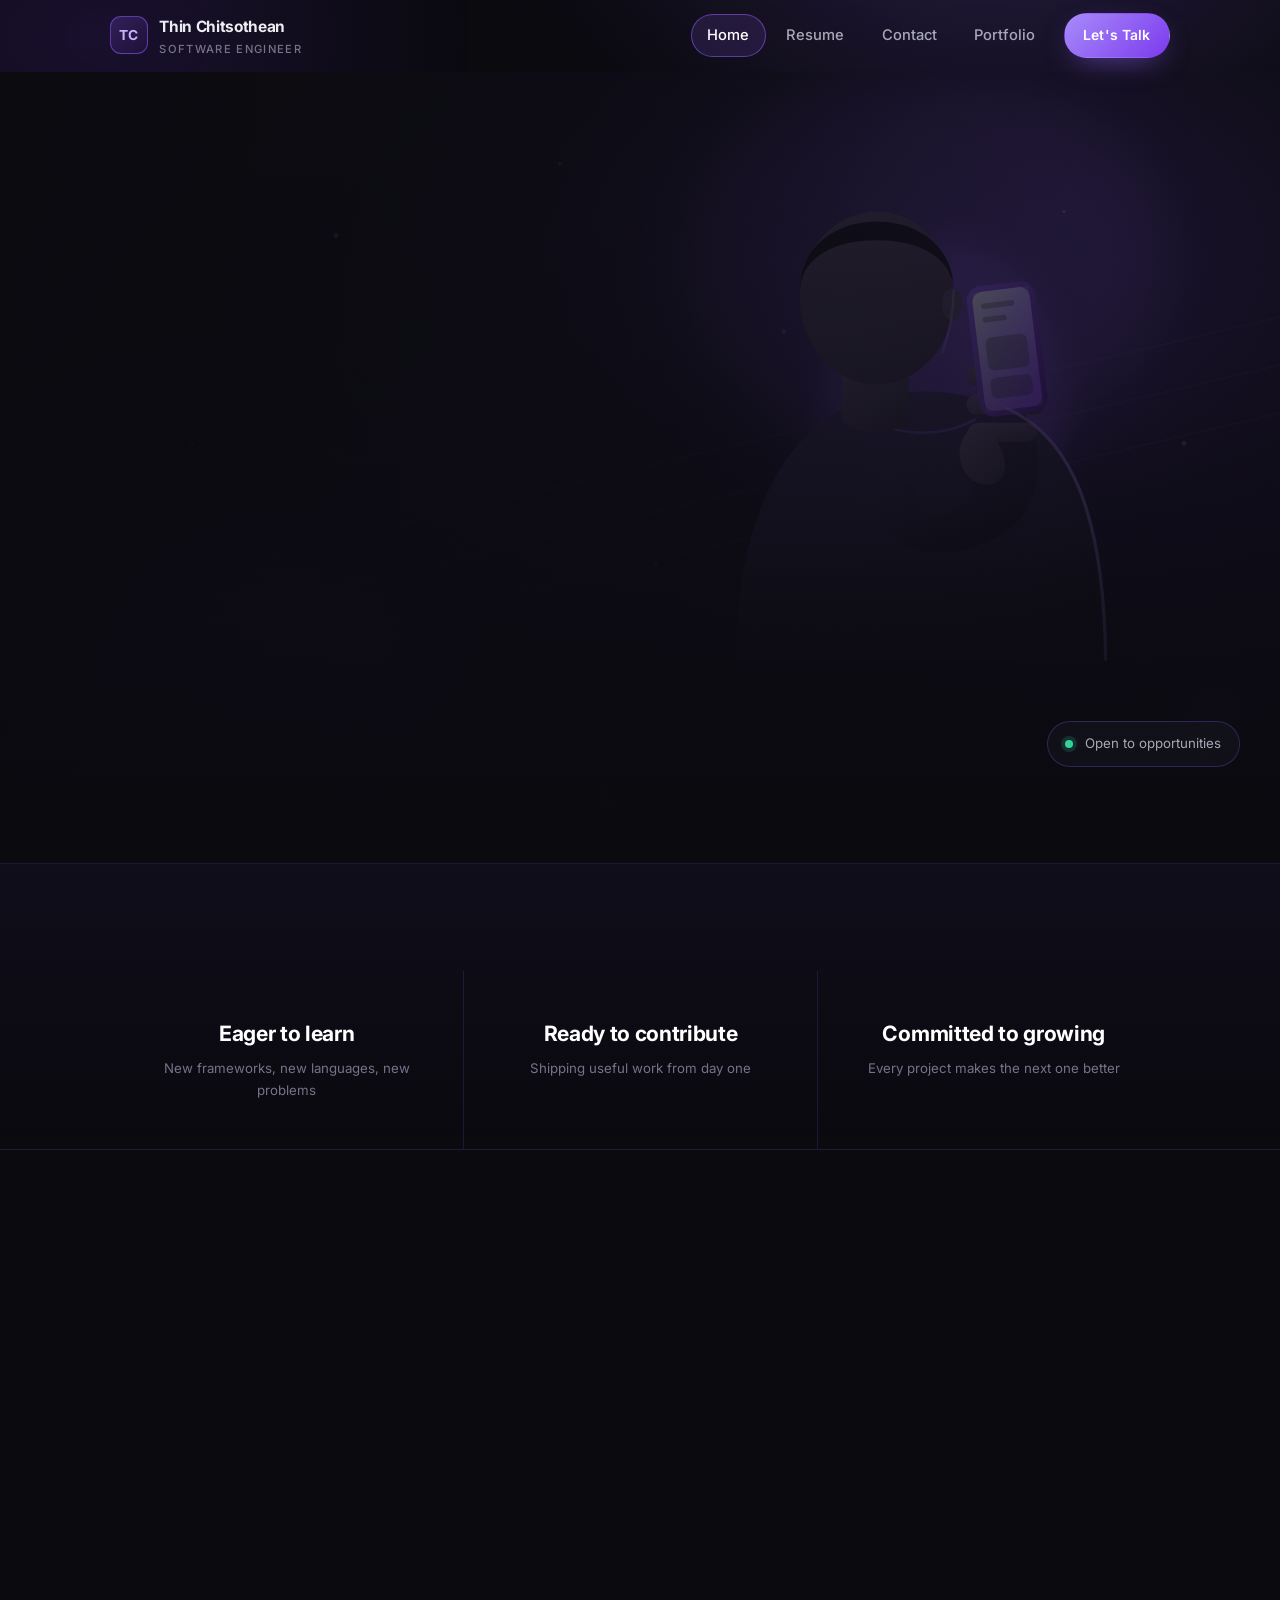
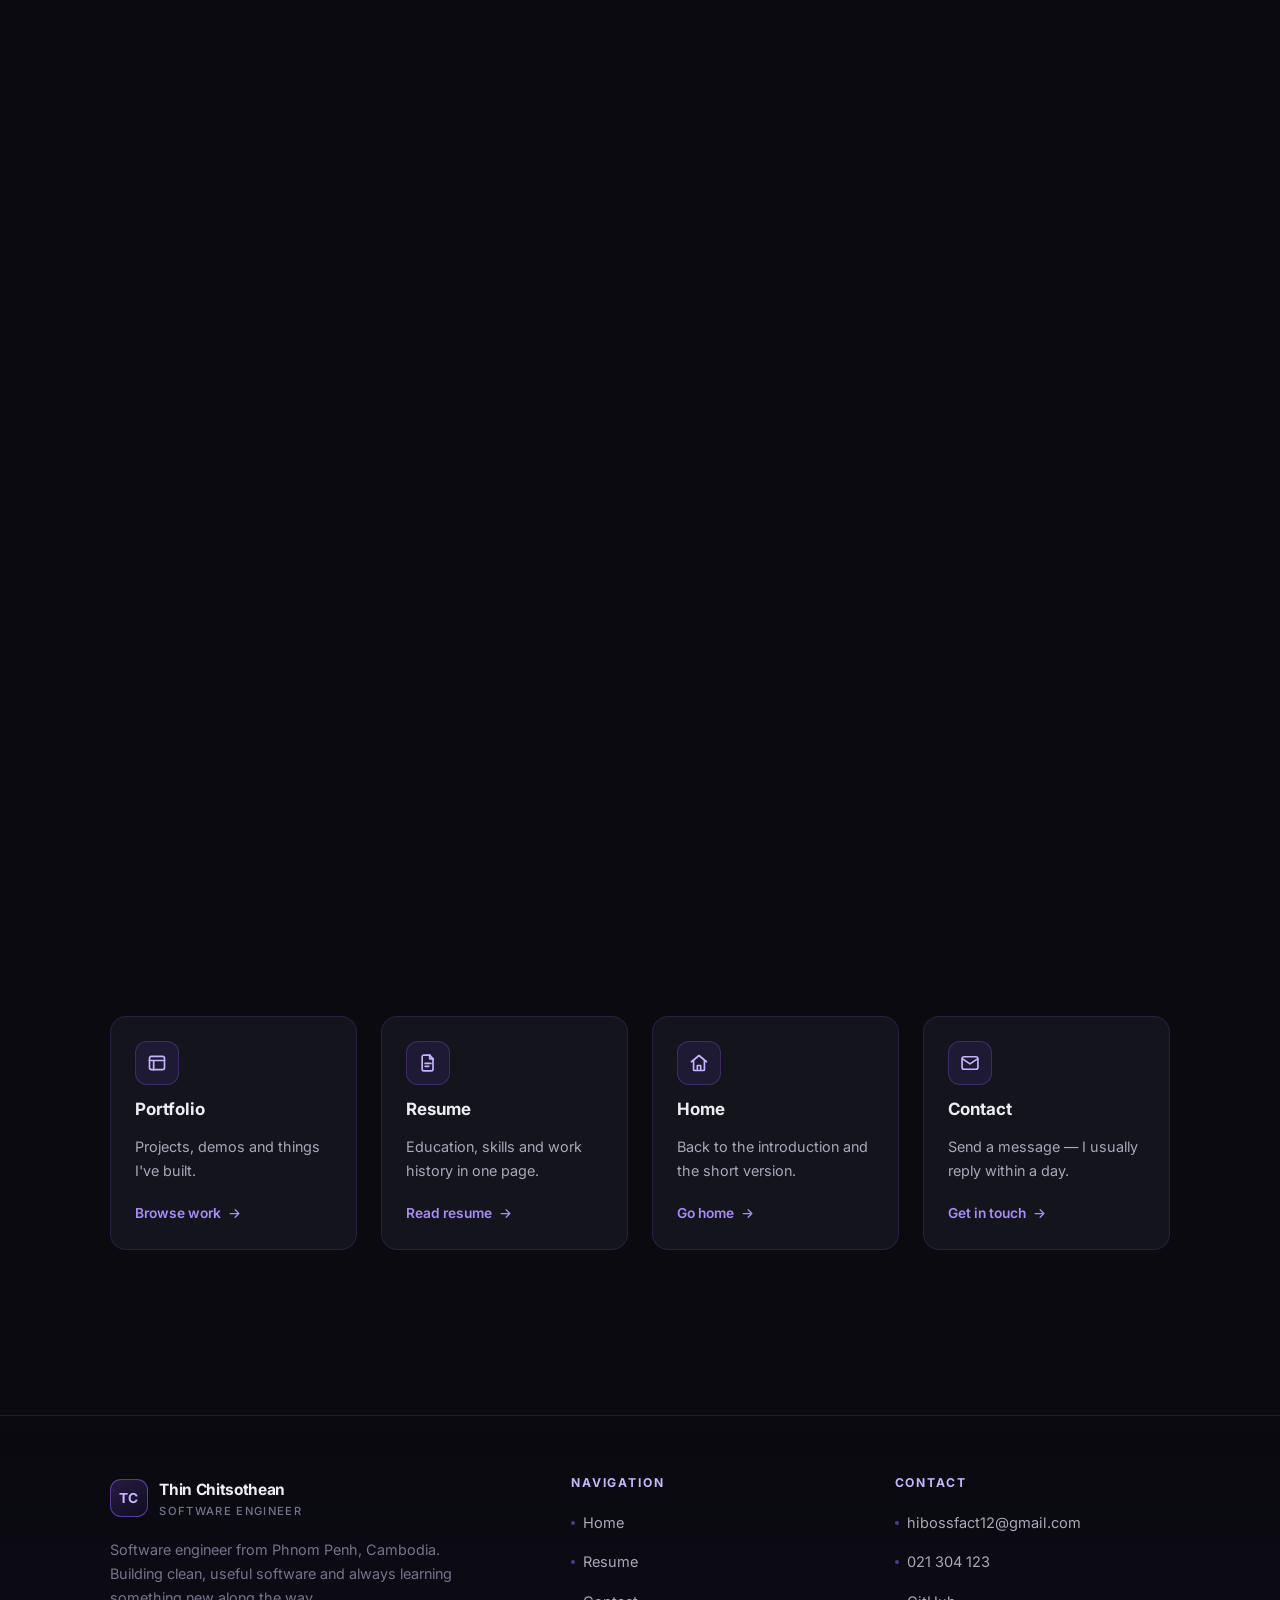
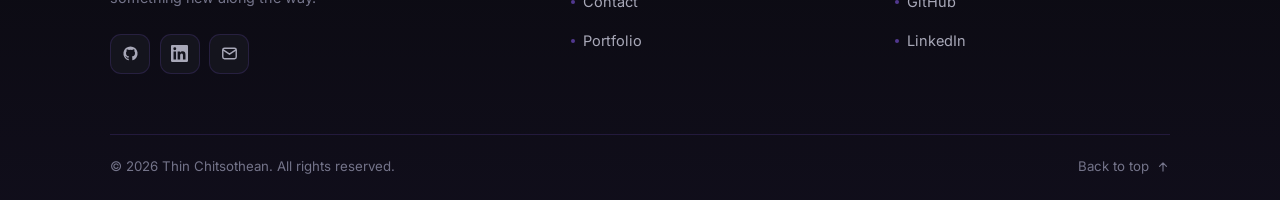
==== index.html @ fe584618 "Personal CV/portfolio site: 4 pages, dark purple theme, Formspree contact form, GitHub Pages deploy" ====
<!DOCTYPE html>
<html lang="en">
<head>
  <meta charset="UTF-8">
  <meta name="viewport" content="width=device-width, initial-scale=1">
  <title>Thin Chitsothean — Software Engineer | Portfolio &amp; CV</title>
  <meta name="description" content="Personal CV and portfolio of Thin Chitsothean, a software engineer from Phnom Penh, Cambodia. Bachelor's in Software Engineering from Limkokwing University, passionate about technology and problem-solving.">
  <meta name="author" content="Thin Chitsothean">
  <meta name="theme-color" content="#0a0a0f">

  <meta property="og:type" content="website">
  <meta property="og:title" content="Thin Chitsothean — Software Engineering">
  <meta property="og:description" content="Software engineer from Phnom Penh, Cambodia. Building innovative solutions with clean, thoughtful code.">
  <meta property="og:image" content="assets/images/hero-phone.svg">

  <link rel="icon" href="assets/images/favicon.svg" type="image/svg+xml">
  <link rel="preconnect" href="https://fonts.googleapis.com">
  <link rel="preconnect" href="https://fonts.gstatic.com" crossorigin>
  <link rel="stylesheet" href="https://fonts.googleapis.com/css2?family=Inter:wght@400;500;600;700;800&display=swap">
  <link rel="stylesheet" href="assets/css/styles.css">
</head>

<body>
  <a class="skip-link" href="#main">Skip to content</a>

  <div class="page">

    <!-- ================= HEADER ================= -->
    <header class="site-header" data-header>
      <div class="container">
        <nav class="nav" aria-label="Main navigation">

          <a class="brand" href="index.html">
            <span class="brand__mark" aria-hidden="true">TC</span>
            <span>
              <span class="brand__name">Thin Chitsothean</span>
              <span class="brand__role">Software Engineer</span>
            </span>
          </a>

          <button class="nav__toggle" type="button"
                  data-nav-toggle aria-expanded="false" aria-controls="nav-menu" aria-label="Open menu">
            <span></span><span></span><span></span>
          </button>

          <div class="nav__menu" id="nav-menu" data-nav-menu>
            <ul class="nav__links">
              <li><a class="nav__link" href="index.html"     aria-current="page">Home</a></li>
              <li><a class="nav__link" href="resume.html">Resume</a></li>
              <li><a class="nav__link" href="contact.html">Contact</a></li>
              <li><a class="nav__link" href="portfolio.html">Portfolio</a></li>
            </ul>
            <a class="btn btn--primary btn--sm nav__cta" href="contact.html">Let's Talk</a>
          </div>

        </nav>
      </div>
    </header>

    <main id="main">

      <!-- ================= HERO ================= -->
      <section class="hero">
        <div class="hero__bg" aria-hidden="true"></div>
        <div class="hero__scrim" aria-hidden="true"></div>

        <div class="container hero__inner">
          <span class="eyebrow" data-reveal>Phnom Penh, Cambodia</span>

          <h1 class="hero__title" data-reveal style="--d:90ms">
            <span class="hero__name">Hi, I'm <strong>Thin Chitsothean</strong></span>
            <span class="grad-text">Software Engineering</span>
          </h1>

          <p class="hero__bio" data-reveal style="--d:180ms">
            I'm a software engineer with a Bachelor's degree in Software Engineering from
            Limkokwing University. I'm passionate about technology and problem-solving, and I
            enjoy turning messy ideas into clean, working software. My goal is to create
            innovative solutions that make a real difference for the people who use them.
          </p>

          <div class="btn-row" data-reveal style="--d:260ms">
            <a class="btn btn--primary" href="portfolio.html">
              View My Work
              <svg class="arrow" viewBox="0 0 24 24" fill="none" stroke="currentColor" stroke-width="2" stroke-linecap="round" stroke-linejoin="round" aria-hidden="true">
                <path d="M5 12h14M13 6l6 6-6 6"/>
              </svg>
            </a>
            <a class="btn btn--ghost" href="resume.html">
              <svg viewBox="0 0 24 24" fill="none" stroke="currentColor" stroke-width="2" stroke-linecap="round" stroke-linejoin="round" aria-hidden="true">
                <path d="M12 3v12m0 0l-4-4m4 4l4-4M4 17v2a2 2 0 002 2h12a2 2 0 002-2v-2"/>
              </svg>
              See My Resume
            </a>
          </div>

          <span class="scroll-hint" data-reveal style="--d:340ms">
            Scroll
            <svg viewBox="0 0 24 24" fill="none" stroke="currentColor" stroke-width="2" stroke-linecap="round" stroke-linejoin="round" aria-hidden="true">
              <path d="M12 5v14m0 0l-6-6m6 6l6-6"/>
            </svg>
          </span>
        </div>

        <p class="hero__badge" aria-hidden="true">
          <i></i> Open to opportunities
        </p>
      </section>

      <!-- ================= TAGLINE ================= -->
      <section class="tagline" aria-label="Personal motto">
        <div class="container">
          <p class="slogan" data-reveal>
            <b>Eager to learn</b><span class="dot">•</span>
            <b>ready to contribute</b><span class="dot">•</span>
            <b>committed to growing</b>
          </p>
        </div>

        <div class="container">
          <div class="tagline__grid" data-reveal-group>
            <div class="tagline__item">
              <span class="tagline__key">Eager to learn</span>
              <span class="tagline__val">New frameworks, new languages, new problems</span>
            </div>
            <div class="tagline__item">
              <span class="tagline__key">Ready to contribute</span>
              <span class="tagline__val">Shipping useful work from day one</span>
            </div>
            <div class="tagline__item">
              <span class="tagline__key">Committed to growing</span>
              <span class="tagline__val">Every project makes the next one better</span>
            </div>
          </div>
        </div>
      </section>

      <!-- ================= ABOUT ME ================= -->
      <section class="section" id="about" aria-labelledby="about-title">
        <div class="container">
          <div class="section-head" data-reveal>
            <span class="eyebrow">About me</span>
            <h2 id="about-title">A developer who enjoys <span class="grad-text">making things work</span></h2>
          </div>

          <div class="about__grid">

            <div class="photo-frame" data-reveal="left">
              <!-- Swap assets/images/profile.svg for a real photo of yourself, e.g. <img src="assets/images/me.jpg" ...> -->
              <img src="assets/images/profile.svg" alt="Portrait of Thin Chitsothean" width="800" height="1000" loading="lazy">
            </div>

            <div data-reveal="right">
              <h3 class="about__name">Thin Chitsothean</h3>
              <p class="about__role">Software Engineer · Phnom Penh, Cambodia</p>

              <p class="lead about__text">
                I came to software engineering because I like the moment a problem finally
                clicks into place. My degree at Limkokwing University gave me a solid
                foundation in programming, databases and system design — the practical skills
                I now use every day.
              </p>
              <p class="lead about__text">
                Day to day I work across the stack: I design the data model, write the API,
                build the interface, and then spend the time that matters on making it fast,
                accessible and maintainable. I care about code that the next person can read,
                and about shipping things that genuinely help someone.
              </p>

              <ul class="skills-inline" aria-label="Core skills">
                <li class="tag tag--stroke">JavaScript / TypeScript</li>
                <li class="tag tag--stroke">Python</li>
                <li class="tag tag--stroke">Java</li>
                <li class="tag tag--stroke">React</li>
                <li class="tag tag--stroke">Node.js</li>
                <li class="tag tag--stroke">MySQL</li>
                <li class="tag tag--stroke">Git</li>
              </ul>

              <!-- Contact details -->
              <ul class="contact-list">
                <li class="contact-list__row">
                  <span class="contact-list__icon" aria-hidden="true">
                    <svg viewBox="0 0 24 24" fill="none" stroke="currentColor" stroke-width="2" stroke-linecap="round" stroke-linejoin="round">
                      <rect x="2.5" y="4.5" width="19" height="15" rx="2.5"/>
                      <path d="M3 7l9 6 9-6"/>
                    </svg>
                  </span>
                  <span>
                    <span class="contact-list__label">Email</span>
                    <a class="contact-list__value" href="mailto:hibossfact12@gmail.com">hibossfact12@gmail.com</a>
                  </span>
                </li>

                <li class="contact-list__row">
                  <span class="contact-list__icon" aria-hidden="true">
                    <svg viewBox="0 0 24 24" fill="none" stroke="currentColor" stroke-width="2" stroke-linecap="round" stroke-linejoin="round">
                      <path d="M21 16.9v2.6a2 2 0 01-2.2 2 19.6 19.6 0 01-8.6-3.1 19.3 19.3 0 01-6-6A19.6 19.6 0 011.1 3.7 2 2 0 013.1 1.5h2.6a2 2 0 012 1.7c.1 1 .4 1.9.7 2.8a2 2 0 01-.5 2.1L6.8 9.3a16 16 0 006 6l1.2-1.1a2 2 0 012.1-.5c.9.3 1.8.6 2.8.7a2 2 0 011.7 2z"/>
                    </svg>
                  </span>
                  <span>
                    <span class="contact-list__label">Phone</span>
                    <a class="contact-list__value" href="tel:+85521304123">021 304 123</a>
                  </span>
                </li>

                <li class="contact-list__row">
                  <span class="contact-list__icon" aria-hidden="true">
                    <svg viewBox="0 0 24 24" fill="currentColor" aria-hidden="true">
                      <path d="M12 2a10 10 0 00-3.16 19.49c.5.09.68-.22.68-.48v-1.7c-2.78.6-3.37-1.34-3.37-1.34-.45-1.16-1.11-1.47-1.11-1.47-.91-.62.07-.61.07-.61 1 .07 1.53 1.03 1.53 1.03.9 1.53 2.36 1.09 2.94.83.09-.65.35-1.09.63-1.34-2.22-.25-4.56-1.11-4.56-4.94 0-1.09.39-1.98 1.03-2.68-.1-.25-.45-1.27.1-2.64 0 0 .84-.27 2.75 1.02a9.5 9.5 0 015 0c1.91-1.29 2.75-1.02 2.75-1.02.55 1.37.2 2.39.1 2.64.64.7 1.03 1.59 1.03 2.68 0 3.84-2.34 4.68-4.57 4.93.36.31.68.92.68 1.85v2.74c0 .27.18.58.69.48A10 10 0 0012 2z"/>
                    </svg>
                  </span>
                  <span>
                    <span class="contact-list__label">GitHub</span>
                    <a class="contact-list__value" href="https://github.com/thinchitsothean" target="_blank" rel="noopener noreferrer">github.com/thinchitsothean</a>
                  </span>
                </li>

                <li class="contact-list__row">
                  <span class="contact-list__icon" aria-hidden="true">
                    <svg viewBox="0 0 24 24" fill="currentColor" aria-hidden="true">
                      <path d="M20.45 20.45h-3.55v-5.57c0-1.33-.03-3.04-1.85-3.04-1.86 0-2.14 1.45-2.14 2.94v5.67H9.36V9h3.41v1.56h.05a3.74 3.74 0 013.37-1.85c3.6 0 4.27 2.37 4.27 5.46v6.28zM5.34 7.43a2.07 2.07 0 110-4.14 2.07 2.07 0 010 4.14zM7.12 20.45H3.56V9h3.56v11.45zM22.22 0H1.77C.79 0 0 .77 0 1.73v20.54C0 23.23.79 24 1.77 24h20.45c.98 0 1.78-.77 1.78-1.73V1.73C24 .77 23.2 0 22.22 0z"/>
                    </svg>
                  </span>
                  <span>
                    <span class="contact-list__label">LinkedIn</span>
                    <a class="contact-list__value" href="https://www.linkedin.com/in/thin-chitsothean" target="_blank" rel="noopener noreferrer">Thin Chitsothean</a>
                  </span>
                </li>
              </ul>
            </div>

          </div>
        </div>
      </section>

      <!-- ================= CONNECT WITH ME ================= -->
      <section class="section section--tight" id="connect" aria-labelledby="connect-title">
        <div class="container">
          <div class="section-head section-head--center" data-reveal>
            <span class="eyebrow">Connect with me</span>
            <h2 id="connect-title">Find me around here</h2>
            <p class="lead">Four ways to get in touch, see what I've built, or read the full story.</p>
          </div>

          <div class="grid grid--4" data-reveal-group>
            <a class="card" href="portfolio.html">
              <span class="card__icon" aria-hidden="true">
                <svg viewBox="0 0 24 24" fill="none" stroke="currentColor" stroke-width="2" stroke-linecap="round" stroke-linejoin="round">
                  <rect x="3" y="4" width="18" height="16" rx="2.5"/>
                  <path d="M3 9h18M8 20V9"/>
                </svg>
              </span>
              <span class="card__title">Portfolio</span>
              <span class="card__text">Projects, demos and things I've built.</span>
              <span class="card__go">
                Browse work
                <svg viewBox="0 0 24 24" fill="none" stroke="currentColor" stroke-width="2" stroke-linecap="round" stroke-linejoin="round" aria-hidden="true">
                  <path d="M5 12h14M13 6l6 6-6 6"/>
                </svg>
              </span>
            </a>

            <a class="card" href="resume.html">
              <span class="card__icon" aria-hidden="true">
                <svg viewBox="0 0 24 24" fill="none" stroke="currentColor" stroke-width="2" stroke-linecap="round" stroke-linejoin="round">
                  <path d="M14 2.5H7.5A2 2 0 005 4.5v15a2 2 0 002 2h9a2 2 0 002-2V7z"/>
                  <path d="M14 2.5V7h4.5M8.5 12.5h7M8.5 16h4.5"/>
                </svg>
              </span>
              <span class="card__title">Resume</span>
              <span class="card__text">Education, skills and work history in one page.</span>
              <span class="card__go">
                Read resume
                <svg viewBox="0 0 24 24" fill="none" stroke="currentColor" stroke-width="2" stroke-linecap="round" stroke-linejoin="round" aria-hidden="true">
                  <path d="M5 12h14M13 6l6 6-6 6"/>
                </svg>
              </span>
            </a>

            <a class="card" href="index.html">
              <span class="card__icon" aria-hidden="true">
                <svg viewBox="0 0 24 24" fill="none" stroke="currentColor" stroke-width="2" stroke-linecap="round" stroke-linejoin="round">
                  <path d="M3 10.5L12 3l9 7.5"/>
                  <path d="M5.5 9.5V20a1 1 0 001 1h11a1 1 0 001-1V9.5M10 21v-6h4v6"/>
                </svg>
              </span>
              <span class="card__title">Home</span>
              <span class="card__text">Back to the introduction and the short version.</span>
              <span class="card__go">
                Go home
                <svg viewBox="0 0 24 24" fill="none" stroke="currentColor" stroke-width="2" stroke-linecap="round" stroke-linejoin="round" aria-hidden="true">
                  <path d="M5 12h14M13 6l6 6-6 6"/>
                </svg>
              </span>
            </a>

            <a class="card" href="contact.html">
              <span class="card__icon" aria-hidden="true">
                <svg viewBox="0 0 24 24" fill="none" stroke="currentColor" stroke-width="2" stroke-linecap="round" stroke-linejoin="round">
                  <rect x="2.5" y="4.5" width="19" height="15" rx="2.5"/>
                  <path d="M3 7l9 6 9-6"/>
                </svg>
              </span>
              <span class="card__title">Contact</span>
              <span class="card__text">Send a message — I usually reply within a day.</span>
              <span class="card__go">
                Get in touch
                <svg viewBox="0 0 24 24" fill="none" stroke="currentColor" stroke-width="2" stroke-linecap="round" stroke-linejoin="round" aria-hidden="true">
                  <path d="M5 12h14M13 6l6 6-6 6"/>
                </svg>
              </span>
            </a>
          </div>
        </div>
      </section>

    </main>

    <!-- ================= FOOTER ================= -->
    <footer class="site-footer">
      <div class="container">
        <div class="footer__grid">

          <div class="footer__about">
            <a class="brand" href="index.html">
              <span class="brand__mark" aria-hidden="true">TC</span>
              <span>
                <span class="brand__name">Thin Chitsothean</span>
                <span class="brand__role">Software Engineer</span>
              </span>
            </a>
            <p style="margin-top:1.1rem">
              Software engineer from Phnom Penh, Cambodia. Building clean, useful software
              and always learning something new along the way.
            </p>
            <div class="socials">
              <a class="social" href="https://github.com/thinchitsothean" target="_blank" rel="noopener noreferrer" aria-label="GitHub">
                <svg viewBox="0 0 24 24" fill="currentColor" aria-hidden="true">
                  <path d="M12 2a10 10 0 00-3.16 19.49c.5.09.68-.22.68-.48v-1.7c-2.78.6-3.37-1.34-3.37-1.34-.45-1.16-1.11-1.47-1.11-1.47-.91-.62.07-.61.07-.61 1 .07 1.53 1.03 1.53 1.03.9 1.53 2.36 1.09 2.94.83.09-.65.35-1.09.63-1.34-2.22-.25-4.56-1.11-4.56-4.94 0-1.09.39-1.98 1.03-2.68-.1-.25-.45-1.27.1-2.64 0 0 .84-.27 2.75 1.02a9.5 9.5 0 015 0c1.91-1.29 2.75-1.02 2.75-1.02.55 1.37.2 2.39.1 2.64.64.7 1.03 1.59 1.03 2.68 0 3.84-2.34 4.68-4.57 4.93.36.31.68.92.68 1.85v2.74c0 .27.18.58.69.48A10 10 0 0012 2z"/>
                </svg>
              </a>
              <a class="social" href="https://www.linkedin.com/in/thin-chitsothean" target="_blank" rel="noopener noreferrer" aria-label="LinkedIn">
                <svg viewBox="0 0 24 24" fill="currentColor" aria-hidden="true">
                  <path d="M20.45 20.45h-3.55v-5.57c0-1.33-.03-3.04-1.85-3.04-1.86 0-2.14 1.45-2.14 2.94v5.67H9.36V9h3.41v1.56h.05a3.74 3.74 0 013.37-1.85c3.6 0 4.27 2.37 4.27 5.46v6.28zM5.34 7.43a2.07 2.07 0 110-4.14 2.07 2.07 0 010 4.14zM7.12 20.45H3.56V9h3.56v11.45zM22.22 0H1.77C.79 0 0 .77 0 1.73v20.54C0 23.23.79 24 1.77 24h20.45c.98 0 1.78-.77 1.78-1.73V1.73C24 .77 23.2 0 22.22 0z"/>
                </svg>
              </a>
              <a class="social" href="mailto:hibossfact12@gmail.com" aria-label="Email">
                <svg viewBox="0 0 24 24" fill="none" stroke="currentColor" stroke-width="2" stroke-linecap="round" stroke-linejoin="round" aria-hidden="true">
                  <rect x="2.5" y="4.5" width="19" height="15" rx="2.5"/>
                  <path d="M3 7l9 6 9-6"/>
                </svg>
              </a>
            </div>
          </div>

          <nav class="footer__col" aria-label="Footer navigation">
            <h3>Navigation</h3>
            <ul class="footer__links">
              <li><a href="index.html">Home</a></li>
              <li><a href="resume.html">Resume</a></li>
              <li><a href="contact.html">Contact</a></li>
              <li><a href="portfolio.html">Portfolio</a></li>
            </ul>
          </nav>

          <div class="footer__col">
            <h3>Contact</h3>
            <ul class="footer__links">
              <li><a href="mailto:hibossfact12@gmail.com">hibossfact12@gmail.com</a></li>
              <li><a href="tel:+85521304123">021 304 123</a></li>
              <li><a href="https://github.com/thinchitsothean" target="_blank" rel="noopener noreferrer">GitHub</a></li>
              <li><a href="https://www.linkedin.com/in/thin-chitsothean" target="_blank" rel="noopener noreferrer">LinkedIn</a></li>
            </ul>
          </div>

        </div>

        <div class="footer__bar">
          <p>&copy; <span data-year>2026</span> Thin Chitsothean. All rights reserved.</p>
          <a class="to-top" href="#main">
            Back to top
            <svg viewBox="0 0 24 24" fill="none" stroke="currentColor" stroke-width="2" stroke-linecap="round" stroke-linejoin="round" aria-hidden="true">
              <path d="M12 19V5m0 0l-6 6m6-6l6 6"/>
            </svg>
          </a>
        </div>
      </div>
    </footer>

  </div>

  <script src="assets/js/main.js" defer></script>
</body>
</html>
---- assets/css/styles.css ----
/* ==========================================================================
   Thin Chitsothean — Personal CV / Portfolio
   Dark + purple theme, purple strokes, clean sans-serif, scroll reveals.
   ========================================================================== */

/* --------------------------------------------------------------------------
   1. Design tokens
   -------------------------------------------------------------------------- */
:root {
  /* Surfaces (dark + neutral) */
  --bg:            #0a0a0f;
  --bg-soft:       #0f0f16;
  --surface:       #14141d;
  --surface-2:     #1a1a25;
  --surface-3:     #22222f;

  /* Purple */
  --purple-300:    #c4b5fd;
  --purple-400:    #a78bfa;
  --purple-500:    #8b5cf6;
  --purple-600:    #7c3aed;
  --purple-700:    #6d28d9;
  --purple-900:    #3b1d78;

  /* Text */
  --text:          #ececf1;
  --text-soft:     #a8a8b8;
  --text-dim:      #74748a;

  /* Purple strokes / borders */
  --stroke:        rgba(139, 92, 246, 0.28);
  --stroke-soft:   rgba(139, 92, 246, 0.16);
  --stroke-strong: rgba(139, 92, 246, 0.55);

  --grad-purple:   linear-gradient(135deg, var(--purple-400), var(--purple-600));
  --grad-text:     linear-gradient(120deg, #ffffff 10%, var(--purple-300) 55%, var(--purple-500) 95%);

  /* Layout */
  --maxw:          1140px;
  --gutter:        clamp(1.15rem, 4vw, 2.5rem);
  --radius:        16px;
  --radius-sm:     10px;
  --radius-lg:     24px;

  /* Motion */
  --ease:          cubic-bezier(0.22, 1, 0.36, 1);
  --t-fast:        0.22s;
  --t:             0.4s;

  /* Runtime-set hooks (overridden inline or by main.js) */
  --d:             0ms;    /* staggered reveal delay */
  --mx:            50%;    /* pointer-tracked card glow, X */
  --my:            0%;     /* pointer-tracked card glow, Y */

  /* Header height offset for anchors */
  --header-h:      72px;

  --font: "Inter", "Segoe UI", system-ui, -apple-system, "Helvetica Neue",
          Arial, "Noto Sans", sans-serif;
}

/* --------------------------------------------------------------------------
   2. Reset & base
   -------------------------------------------------------------------------- */
*,
*::before,
*::after { box-sizing: border-box; }

* { margin: 0; }

html {
  scroll-behavior: smooth;
  scroll-padding-top: calc(var(--header-h) + 16px);
  -webkit-text-size-adjust: 100%;
}

body {
  font-family: var(--font);
  background: var(--bg);
  color: var(--text);
  line-height: 1.65;
  font-size: 1rem;
  -webkit-font-smoothing: antialiased;
  -moz-osx-font-smoothing: grayscale;
  overflow-x: hidden;
}

/* Ambient purple glow anchored to the top of the page */
body::before {
  content: "";
  position: fixed;
  inset: 0;
  pointer-events: none;
  z-index: 0;
  background:
    radial-gradient(760px 460px at 78% -8%,  rgba(139, 92, 246, 0.20), transparent 62%),
    radial-gradient(620px 420px at 8% 4%,    rgba(124, 58, 237, 0.14), transparent 60%);
}

/* Faint grid texture */
body::after {
  content: "";
  position: fixed;
  inset: 0;
  z-index: 0;
  pointer-events: none;
  opacity: 0.35;
  background-image:
    linear-gradient(rgba(139, 92, 246, 0.055) 1px, transparent 1px),
    linear-gradient(90deg, rgba(139, 92, 246, 0.055) 1px, transparent 1px);
  background-size: 64px 64px;
  mask-image: radial-gradient(ellipse 90% 60% at 50% 0%, #000 20%, transparent 78%);
  -webkit-mask-image: radial-gradient(ellipse 90% 60% at 50% 0%, #000 20%, transparent 78%);
}

img, svg, video { display: block; max-width: 100%; }
img { height: auto; }

a { color: var(--purple-400); text-decoration: none; }
a:hover { color: var(--purple-300); }

:focus-visible {
  outline: 2px solid var(--purple-400);
  outline-offset: 3px;
  border-radius: 4px;
}

::selection { background: var(--purple-600); color: #fff; }

/* Scrollbar */
::-webkit-scrollbar { width: 11px; height: 11px; }
::-webkit-scrollbar-track { background: var(--bg-soft); }
::-webkit-scrollbar-thumb {
  background: var(--surface-3);
  border: 2px solid var(--bg-soft);
  border-radius: 99px;
}
::-webkit-scrollbar-thumb:hover { background: var(--purple-700); }

/* --------------------------------------------------------------------------
   3. Typography
   -------------------------------------------------------------------------- */
h1, h2, h3, h4 {
  line-height: 1.18;
  letter-spacing: -0.022em;
  font-weight: 700;
  text-wrap: balance;
}

h1 { font-size: clamp(2.4rem, 6.2vw, 4.25rem); }
h2 { font-size: clamp(1.75rem, 3.6vw, 2.6rem); }
h3 { font-size: clamp(1.15rem, 2vw, 1.4rem); }

p { text-wrap: pretty; }

.grad-text {
  background: var(--grad-text);
  -webkit-background-clip: text;
  background-clip: text;
  color: transparent;
}

.lead {
  font-size: clamp(1.02rem, 1.6vw, 1.16rem);
  color: var(--text-soft);
  max-width: 62ch;
}

.muted { color: var(--text-dim); }

/* --------------------------------------------------------------------------
   4. Layout primitives
   -------------------------------------------------------------------------- */
.page { position: relative; z-index: 1; }

.container {
  width: 100%;
  max-width: var(--maxw);
  margin-inline: auto;
  padding-inline: var(--gutter);
}

.section { padding: clamp(4.25rem, 9vw, 7.5rem) 0; }

.section--tight { padding: clamp(3rem, 6vw, 5rem) 0; }

.section-head {
  display: flex;
  flex-direction: column;
  gap: 0.9rem;
  margin-bottom: clamp(2.25rem, 4.5vw, 3.5rem);
  max-width: 68ch;
}

.section-head--center {
  align-items: center;
  text-align: center;
  margin-inline: auto;
}

.eyebrow {
  display: inline-flex;
  align-items: center;
  gap: 0.55rem;
  align-self: flex-start;
  padding: 0.34rem 0.85rem;
  border: 1px solid var(--stroke);
  border-radius: 99px;
  background: rgba(139, 92, 246, 0.07);
  color: var(--purple-300);
  font-size: 0.735rem;
  font-weight: 600;
  letter-spacing: 0.14em;
  text-transform: uppercase;
}

.section-head--center .eyebrow { align-self: center; }

.eyebrow::before {
  content: "";
  width: 6px;
  height: 6px;
  border-radius: 50%;
  background: var(--purple-400);
  box-shadow: 0 0 0 3px rgba(139, 92, 246, 0.2);
}

.rule {
  height: 1px;
  border: 0;
  background: linear-gradient(90deg, transparent, var(--stroke-strong), transparent);
}

/* --------------------------------------------------------------------------
   5. Buttons
   -------------------------------------------------------------------------- */
.btn {
  --btn-bg: transparent;
  display: inline-flex;
  align-items: center;
  justify-content: center;
  gap: 0.6rem;
  padding: 0.82rem 1.6rem;
  border: 1px solid var(--stroke-strong);
  border-radius: 99px;
  background: var(--btn-bg);
  color: var(--text);
  font: inherit;
  font-size: 0.945rem;
  font-weight: 600;
  letter-spacing: 0.01em;
  cursor: pointer;
  white-space: nowrap;
  transition: transform var(--t-fast) var(--ease),
              box-shadow var(--t) var(--ease),
              background-color var(--t) var(--ease),
              border-color var(--t) var(--ease),
              color var(--t) var(--ease);
}

.btn svg { width: 1.05em; height: 1.05em; flex: none; }

.btn--primary {
  background: var(--grad-purple);
  border-color: transparent;
  color: #fff;
  box-shadow: 0 10px 30px -12px rgba(139, 92, 246, 0.75);
}

.btn--primary:hover {
  color: #fff;
  transform: translateY(-2px);
  box-shadow: 0 18px 40px -14px rgba(139, 92, 246, 0.9);
}

.btn--ghost { color: var(--text); }

.btn--ghost:hover {
  color: #fff;
  border-color: var(--purple-400);
  background: rgba(139, 92, 246, 0.12);
  transform: translateY(-2px);
}

.btn--sm { padding: 0.6rem 1.15rem; font-size: 0.87rem; }

.btn:active { transform: translateY(0); }

.btn-row {
  display: flex;
  flex-wrap: wrap;
  gap: 0.85rem;
  align-items: center;
}

/* Arrow nudge on hover */
.btn .arrow { transition: transform var(--t) var(--ease); }
.btn:hover .arrow { transform: translateX(4px); }

/* --------------------------------------------------------------------------
   6. Header / navigation
   -------------------------------------------------------------------------- */
.site-header {
  position: sticky;
  top: 0;
  z-index: 100;
  height: var(--header-h);
  display: flex;
  align-items: center;
  border-bottom: 1px solid transparent;
  transition: background-color var(--t) var(--ease),
              border-color var(--t) var(--ease),
              box-shadow var(--t) var(--ease);
}

.site-header.is-stuck {
  background: rgba(10, 10, 15, 0.82);
  backdrop-filter: blur(14px) saturate(140%);
  -webkit-backdrop-filter: blur(14px) saturate(140%);
  border-bottom-color: var(--stroke-soft);
  box-shadow: 0 12px 40px -24px rgba(0, 0, 0, 0.9);
}

.nav {
  display: flex;
  align-items: center;
  justify-content: space-between;
  gap: 1.5rem;
  width: 100%;
}

/* Brand */
.brand {
  display: inline-flex;
  align-items: center;
  gap: 0.7rem;
  color: var(--text);
  font-weight: 700;
  letter-spacing: -0.02em;
  flex: none;
}

.brand:hover { color: #fff; }

.brand__mark {
  display: grid;
  place-items: center;
  width: 38px;
  height: 38px;
  border-radius: 11px;
  border: 1px solid var(--stroke-strong);
  background: linear-gradient(145deg, rgba(139, 92, 246, 0.22), rgba(109, 40, 217, 0.08));
  color: var(--purple-300);
  font-size: 0.86rem;
  font-weight: 700;
  letter-spacing: 0.04em;
  transition: border-color var(--t) var(--ease), transform var(--t) var(--ease);
}

.brand:hover .brand__mark {
  border-color: var(--purple-400);
  transform: rotate(-6deg);
}

.brand__name { font-size: 0.97rem; }
.brand__role {
  display: block;
  font-size: 0.7rem;
  font-weight: 500;
  letter-spacing: 0.12em;
  text-transform: uppercase;
  color: var(--text-dim);
}

/* Menu wrapper: row on desktop, fixed panel on mobile */
.nav__menu {
  display: flex;
  align-items: center;
  gap: 0.3rem;
}

/* Links */
.nav__links {
  display: flex;
  align-items: center;
  gap: 0.3rem;
  list-style: none;
  padding: 0;
}

.nav__link {
  position: relative;
  display: block;
  padding: 0.5rem 0.95rem;
  border: 1px solid transparent;
  border-radius: 99px;
  color: var(--text-soft);
  font-size: 0.92rem;
  font-weight: 500;
  transition: color var(--t-fast) var(--ease),
              border-color var(--t-fast) var(--ease),
              background-color var(--t-fast) var(--ease);
}

.nav__link:hover {
  color: #fff;
  border-color: var(--stroke);
  background: rgba(139, 92, 246, 0.1);
}

.nav__link[aria-current="page"] {
  color: #fff;
  border-color: var(--stroke-strong);
  background: rgba(139, 92, 246, 0.14);
}

.nav__cta { margin-left: 0.5rem; }

/* Hamburger */
.nav__toggle {
  display: none;
  width: 42px;
  height: 42px;
  padding: 0;
  border: 1px solid var(--stroke);
  border-radius: 11px;
  background: var(--surface);
  color: var(--text);
  cursor: pointer;
  place-items: center;
  transition: border-color var(--t-fast) var(--ease), background-color var(--t-fast) var(--ease);
}

.nav__toggle:hover { border-color: var(--stroke-strong); background: var(--surface-2); }

.nav__toggle span {
  display: block;
  width: 17px;
  height: 1.5px;
  background: currentColor;
  border-radius: 2px;
  transition: transform var(--t) var(--ease), opacity var(--t-fast) var(--ease);
}

.nav__toggle span + span { margin-top: 4.5px; }

.nav__toggle[aria-expanded="true"] span:nth-child(1) { transform: translateY(6px) rotate(45deg); }
.nav__toggle[aria-expanded="true"] span:nth-child(2) { opacity: 0; }
.nav__toggle[aria-expanded="true"] span:nth-child(3) { transform: translateY(-6px) rotate(-45deg); }

/* --------------------------------------------------------------------------
   7. Hero
   -------------------------------------------------------------------------- */
.hero {
  position: relative;
  isolation: isolate;
  min-height: clamp(560px, 88vh, 860px);
  display: flex;
  align-items: flex-end;
  overflow: hidden;
  border-bottom: 1px solid var(--stroke-soft);
}

.hero__bg {
  position: absolute;
  inset: 0;
  z-index: -2;
  background: var(--bg-soft) url("../images/hero-phone.svg") center / cover no-repeat;
  animation: heroDrift 26s var(--ease) infinite alternate;
}

@keyframes heroDrift {
  from { transform: scale(1.04) translate3d(0, 0, 0); }
  to   { transform: scale(1.11) translate3d(-1.4%, -1.6%, 0); }
}

/* Dark scrim keeps text legible over the photo */
.hero__scrim {
  position: absolute;
  inset: 0;
  z-index: -1;
  background:
    linear-gradient(to top, var(--bg) 4%, rgba(10, 10, 15, 0.72) 46%, rgba(10, 10, 15, 0.55) 100%),
    linear-gradient(105deg, rgba(10, 10, 15, 0.9) 0%, rgba(10, 10, 15, 0.45) 55%, transparent 78%);
}

.hero__inner {
  position: relative;
  width: 100%;
  padding-block: clamp(3.5rem, 8vw, 6rem);
}

.hero__title {
  margin: 1.15rem 0 0;
  max-width: 18ch;
}

.hero__name {
  display: block;
  font-size: clamp(1.05rem, 2.4vw, 1.45rem);
  font-weight: 600;
  letter-spacing: -0.01em;
  color: var(--text-soft);
  margin-bottom: 0.15rem;
}

.hero__name strong { color: #fff; font-weight: 700; }

.hero__bio {
  margin-block: 1.4rem 2rem;
  max-width: 56ch;
  font-size: clamp(0.98rem, 1.5vw, 1.09rem);
  color: var(--text-soft);
}

.hero__badge {
  position: absolute;
  right: var(--gutter);
  bottom: clamp(3.5rem, 8vw, 6rem);
  display: flex;
  align-items: center;
  gap: 0.75rem;
  padding: 0.7rem 1.1rem;
  border: 1px solid var(--stroke);
  border-radius: 99px;
  background: rgba(20, 20, 29, 0.72);
  backdrop-filter: blur(10px);
  -webkit-backdrop-filter: blur(10px);
  font-size: 0.83rem;
  color: var(--text-soft);
  animation: floaty 7s ease-in-out infinite;
}

.hero__badge i {
  width: 8px;
  height: 8px;
  border-radius: 50%;
  background: #34d399;
  box-shadow: 0 0 0 4px rgba(52, 211, 153, 0.16);
  animation: pulse 2.4s ease-in-out infinite;
}

@keyframes floaty {
  0%, 100% { transform: translateY(0); }
  50%      { transform: translateY(-9px); }
}

@keyframes pulse {
  0%, 100% { box-shadow: 0 0 0 3px rgba(52, 211, 153, 0.16); }
  50%      { box-shadow: 0 0 0 7px rgba(52, 211, 153, 0.05); }
}

.scroll-hint {
  display: inline-flex;
  align-items: center;
  gap: 0.5rem;
  margin-top: 2.75rem;
  color: var(--text-dim);
  font-size: 0.78rem;
  letter-spacing: 0.16em;
  text-transform: uppercase;
}

.scroll-hint svg {
  width: 15px;
  height: 15px;
  animation: nudge 2.2s var(--ease) infinite;
}

@keyframes nudge {
  0%, 100% { transform: translateY(0); opacity: 0.6; }
  50%      { transform: translateY(5px); opacity: 1; }
}

/* --------------------------------------------------------------------------
   8. Tagline strip
   -------------------------------------------------------------------------- */
.tagline {
  border-bottom: 1px solid var(--stroke-soft);
  background: linear-gradient(180deg, rgba(139, 92, 246, 0.05), transparent);
}

.tagline__grid {
  display: grid;
  grid-template-columns: repeat(3, 1fr);
}

.tagline__item {
  display: flex;
  flex-direction: column;
  gap: 0.4rem;
  padding: clamp(1.9rem, 4vw, 2.9rem) clamp(1rem, 2.5vw, 2rem);
  text-align: center;
  border-left: 1px solid var(--stroke-soft);
  transition: background-color var(--t) var(--ease);
}

.tagline__item:first-child { border-left: 0; }
.tagline__item:hover { background: rgba(139, 92, 246, 0.05); }

.tagline__key {
  font-size: clamp(1.02rem, 2.1vw, 1.32rem);
  font-weight: 700;
  letter-spacing: -0.015em;
  color: #fff;
}

.tagline__val {
  font-size: 0.83rem;
  color: var(--text-dim);
}

/* Marquee-style full-width slogan on small screens */
.slogan {
  padding: clamp(1.5rem, 4vw, 2.25rem) 0;
  text-align: center;
  font-size: clamp(0.98rem, 2.3vw, 1.28rem);
  font-weight: 600;
  letter-spacing: -0.01em;
  color: var(--text-soft);
  border-top: 1px solid var(--stroke-soft);
}

.slogan b { color: #fff; font-weight: 700; }
.slogan .dot { color: var(--purple-400); margin-inline: 0.5rem; }

/* --------------------------------------------------------------------------
   9. About
   -------------------------------------------------------------------------- */
.about__grid {
  display: grid;
  grid-template-columns: minmax(0, 0.85fr) minmax(0, 1.15fr);
  gap: clamp(2rem, 5vw, 4rem);
  align-items: start;
}

.photo-frame {
  position: relative;
  border-radius: var(--radius-lg);
  overflow: hidden;
  border: 1px solid var(--stroke);
  background: var(--surface);
  box-shadow: 0 34px 70px -34px rgba(0, 0, 0, 0.95);
  max-width: 400px;
}

/* Offset purple stroke behind the photo */
.photo-frame::after {
  content: "";
  position: absolute;
  inset: 14px -14px -14px 14px;
  z-index: -1;
  border: 1px solid var(--stroke-strong);
  border-radius: var(--radius-lg);
  opacity: 0.75;
}

.photo-frame img { width: 100%; aspect-ratio: 4 / 5; object-fit: cover; }

.about__name {
  display: flex;
  align-items: center;
  gap: 0.7rem;
  flex-wrap: wrap;
  margin-bottom: 0.4rem;
}

.about__role {
  color: var(--purple-400);
  font-weight: 600;
  font-size: 0.9rem;
  letter-spacing: 0.06em;
  text-transform: uppercase;
  margin-bottom: 1.15rem;
}

.about__text + .about__text { margin-top: 1rem; }

.skills-inline {
  display: flex;
  flex-wrap: wrap;
  gap: 0.5rem;
  margin-top: 1.75rem;
}

/* Contact detail list */
.contact-list {
  list-style: none;
  padding: 0;
  margin-top: 2rem;
  border: 1px solid var(--stroke-soft);
  border-radius: var(--radius);
  background: var(--surface);
  overflow: hidden;
}

.contact-list__row {
  display: flex;
  align-items: center;
  gap: 1rem;
  padding: 0.95rem 1.2rem;
  border-bottom: 1px solid var(--stroke-soft);
  transition: background-color var(--t-fast) var(--ease);
}

.contact-list__row:last-child { border-bottom: 0; }
.contact-list__row:hover { background: rgba(139, 92, 246, 0.07); }

.contact-list__icon {
  display: grid;
  place-items: center;
  flex: none;
  width: 36px;
  height: 36px;
  border: 1px solid var(--stroke);
  border-radius: 10px;
  background: rgba(139, 92, 246, 0.1);
  color: var(--purple-300);
}

.contact-list__icon svg { width: 16px; height: 16px; }

.contact-list__label {
  display: block;
  font-size: 0.7rem;
  letter-spacing: 0.14em;
  text-transform: uppercase;
  color: var(--text-dim);
}

.contact-list__value {
  color: var(--text);
  font-size: 0.93rem;
  font-weight: 500;
  word-break: break-word;
}

a.contact-list__value:hover { color: var(--purple-300); }

/* --------------------------------------------------------------------------
   10. Cards (connect / portfolio / generic)
   -------------------------------------------------------------------------- */
.card {
  position: relative;
  display: flex;
  flex-direction: column;
  gap: 0.7rem;
  padding: 1.5rem;
  border: 1px solid var(--stroke-soft);
  border-radius: var(--radius);
  background: var(--surface);
  color: var(--text);
  overflow: hidden;
  transition: transform var(--t) var(--ease),
              border-color var(--t) var(--ease),
              box-shadow var(--t) var(--ease),
              background-color var(--t) var(--ease);
}

/* Purple wash that slides in on hover */
.card::before {
  content: "";
  position: absolute;
  inset: 0;
  background: radial-gradient(420px 220px at var(--mx, 50%) var(--my, 0%),
                              rgba(139, 92, 246, 0.16), transparent 70%);
  opacity: 0;
  transition: opacity var(--t) var(--ease);
  pointer-events: none;
}

.card:hover {
  transform: translateY(-5px);
  border-color: var(--stroke-strong);
  box-shadow: 0 26px 50px -28px rgba(124, 58, 237, 0.6);
}

.card:hover::before { opacity: 1; }

.card__icon {
  display: grid;
  place-items: center;
  width: 44px;
  height: 44px;
  border: 1px solid var(--stroke);
  border-radius: 12px;
  background: rgba(139, 92, 246, 0.1);
  color: var(--purple-300);
  transition: border-color var(--t) var(--ease), transform var(--t) var(--ease);
}

.card__icon svg { width: 20px; height: 20px; }
.card:hover .card__icon { border-color: var(--purple-400); transform: scale(1.06); }

.card__title { font-size: 1.06rem; font-weight: 700; }
.card__text { font-size: 0.9rem; color: var(--text-soft); }

.card__go {
  display: inline-flex;
  align-items: center;
  gap: 0.4rem;
  margin-top: auto;
  padding-top: 0.5rem;
  color: var(--purple-400);
  font-size: 0.86rem;
  font-weight: 600;
}

.card__go svg { width: 15px; height: 15px; transition: transform var(--t) var(--ease); }
.card:hover .card__go svg { transform: translateX(4px); }

.grid {
  display: grid;
  gap: clamp(1rem, 2vw, 1.5rem);
}

.grid--2 { grid-template-columns: repeat(2, minmax(0, 1fr)); }
.grid--3 { grid-template-columns: repeat(3, minmax(0, 1fr)); }
.grid--4 { grid-template-columns: repeat(4, minmax(0, 1fr)); }

/* --------------------------------------------------------------------------
   11. Portfolio
   -------------------------------------------------------------------------- */
.filter-bar {
  display: flex;
  flex-wrap: wrap;
  gap: 0.6rem;
  margin-bottom: 2.25rem;
}

.chip {
  padding: 0.45rem 1.05rem;
  border: 1px solid var(--stroke-soft);
  border-radius: 99px;
  background: var(--surface);
  color: var(--text-soft);
  font: inherit;
  font-size: 0.86rem;
  font-weight: 500;
  cursor: pointer;
  transition: color var(--t-fast) var(--ease),
              border-color var(--t-fast) var(--ease),
              background-color var(--t-fast) var(--ease);
}

.chip:hover { color: #fff; border-color: var(--stroke-strong); }

.chip[aria-pressed="true"] {
  color: #fff;
  border-color: var(--stroke-strong);
  background: rgba(139, 92, 246, 0.18);
}

.project {
  padding: 0;
  gap: 0;
}

.project__thumb {
  position: relative;
  aspect-ratio: 16 / 10;
  display: grid;
  place-items: center;
  border-bottom: 1px solid var(--stroke-soft);
  overflow: hidden;
}

.project__thumb span {
  font-size: 2.6rem;
  font-weight: 800;
  letter-spacing: -0.04em;
  color: rgba(255, 255, 255, 0.16);
  transition: transform var(--t) var(--ease);
}

.project:hover .project__thumb span { transform: scale(1.12); }

.project__tag {
  position: absolute;
  top: 0.85rem;
  left: 0.85rem;
  padding: 0.28rem 0.7rem;
  border: 1px solid var(--stroke);
  border-radius: 99px;
  background: rgba(10, 10, 15, 0.78);
  backdrop-filter: blur(6px);
  -webkit-backdrop-filter: blur(6px);
  color: var(--purple-300);
  font-size: 0.7rem;
  font-weight: 600;
  letter-spacing: 0.1em;
  text-transform: uppercase;
}

.project__body { padding: 1.35rem; display: flex; flex-direction: column; gap: 0.6rem; flex: 1; }

.project__tags {
  display: flex;
  flex-wrap: wrap;
  gap: 0.4rem;
  margin-top: 0.35rem;
}

.tag {
  padding: 0.22rem 0.6rem;
  border: 1px solid var(--stroke-soft);
  border-radius: 7px;
  background: rgba(139, 92, 246, 0.07);
  color: var(--text-soft);
  font-size: 0.74rem;
  font-weight: 500;
}

.tag--stroke { border-color: var(--stroke); color: var(--purple-300); }

.project[hidden] { display: none; }

.empty-note {
  padding: 2.5rem 1.5rem;
  text-align: center;
  color: var(--text-dim);
  border: 1px dashed var(--stroke);
  border-radius: var(--radius);
}

/* --------------------------------------------------------------------------
   12. Resume page
   -------------------------------------------------------------------------- */
.resume-layout {
  display: grid;
  grid-template-columns: minmax(0, 1.55fr) minmax(0, 1fr);
  gap: clamp(1.75rem, 4vw, 3.25rem);
  align-items: start;
}

.resume-side { position: sticky; top: calc(var(--header-h) + 24px); display: grid; gap: 1.25rem; }

.panel {
  padding: 1.5rem;
  border: 1px solid var(--stroke-soft);
  border-radius: var(--radius);
  background: var(--surface);
}

.panel--accent {
  border-color: var(--stroke);
  background: linear-gradient(160deg, rgba(139, 92, 246, 0.11), var(--surface) 62%);
}

.panel__title {
  display: flex;
  align-items: center;
  gap: 0.6rem;
  margin-bottom: 1.3rem;
  padding-bottom: 0.85rem;
  border-bottom: 1px solid var(--stroke-soft);
  font-size: 0.79rem;
  font-weight: 700;
  letter-spacing: 0.15em;
  text-transform: uppercase;
  color: var(--purple-300);
}

.panel__title svg { width: 16px; height: 16px; }

.resume-block + .resume-block { margin-top: 2.6rem; }

/* Timeline entries */
.timeline { position: relative; display: grid; gap: 1.6rem; }

.timeline::before {
  content: "";
  position: absolute;
  top: 6px;
  bottom: 6px;
  left: 5px;
  width: 1px;
  background: linear-gradient(180deg, var(--stroke-strong), transparent);
}

.entry { position: relative; padding-left: 2rem; }

.entry::before {
  content: "";
  position: absolute;
  top: 7px;
  left: 0;
  width: 11px;
  height: 11px;
  border: 1px solid var(--stroke-strong);
  border-radius: 50%;
  background: var(--bg);
  box-shadow: 0 0 0 4px rgba(139, 92, 246, 0.1);
  transition: background-color var(--t) var(--ease), box-shadow var(--t) var(--ease);
}

.entry:hover::before {
  background: var(--purple-400);
  box-shadow: 0 0 0 5px rgba(139, 92, 246, 0.22);
}

.entry__meta {
  display: flex;
  flex-wrap: wrap;
  align-items: center;
  gap: 0.55rem 0.85rem;
  margin-bottom: 0.3rem;
}

.entry__date {
  padding: 0.18rem 0.6rem;
  border: 1px solid var(--stroke-soft);
  border-radius: 99px;
  color: var(--purple-300);
  font-size: 0.73rem;
  font-weight: 600;
  letter-spacing: 0.05em;
}

.entry__org { color: var(--text-dim); font-size: 0.85rem; }

.entry__title { font-size: 1.09rem; font-weight: 700; margin-bottom: 0.55rem; }

.entry__list {
  margin: 0;
  padding-left: 1.1rem;
  display: grid;
  gap: 0.4rem;
  color: var(--text-soft);
  font-size: 0.925rem;
}

.entry__list li::marker { color: var(--purple-400); }

/* Skill groups */
.skill-group + .skill-group { margin-top: 1.5rem; }

.skill-group__label {
  margin-bottom: 0.75rem;
  color: var(--text);
  font-size: 0.88rem;
  font-weight: 600;
}

.pill-list { display: flex; flex-wrap: wrap; gap: 0.45rem; list-style: none; padding: 0; }

.pill-list li {
  padding: 0.34rem 0.75rem;
  border: 1px solid var(--stroke);
  border-radius: 8px;
  background: rgba(139, 92, 246, 0.08);
  color: var(--purple-300);
  font-size: 0.8rem;
  font-weight: 500;
}

/* Proficiency meters */
.meter + .meter { margin-top: 1rem; }

.meter__top {
  display: flex;
  justify-content: space-between;
  gap: 1rem;
  margin-bottom: 0.45rem;
  font-size: 0.85rem;
}

.meter__name { color: var(--text); font-weight: 500; }
.meter__val { color: var(--text-dim); font-variant-numeric: tabular-nums; }

.meter__bar {
  height: 6px;
  border: 1px solid var(--stroke-soft);
  border-radius: 99px;
  background: var(--bg-soft);
  overflow: hidden;
}

.meter__fill {
  display: block;
  height: 100%;
  width: 0;
  border-radius: 99px;
  background: var(--grad-purple);
  transition: width 1.1s var(--ease);
}

/* Fact list */
.fact-list { list-style: none; padding: 0; display: grid; gap: 0.9rem; }

.fact-list__row {
  display: flex;
  justify-content: space-between;
  align-items: baseline;
  gap: 1rem;
  padding-bottom: 0.9rem;
  border-bottom: 1px solid var(--stroke-soft);
  font-size: 0.9rem;
}

.fact-list__row:last-child { padding-bottom: 0; border-bottom: 0; }
.fact-list__key { color: var(--text-dim); }
.fact-list__val { color: var(--text); font-weight: 500; text-align: right; }

/* Resume actions */
.resume-actions {
  display: flex;
  flex-wrap: wrap;
  gap: 0.75rem;
  margin-top: 1.25rem;
}

/* --------------------------------------------------------------------------
   13. Contact page
   -------------------------------------------------------------------------- */
.contact-layout {
  display: grid;
  grid-template-columns: minmax(0, 1fr) minmax(0, 1fr);
  gap: clamp(1.75rem, 4vw, 3.25rem);
  align-items: start;
}

.form { display: grid; gap: 1.15rem; }

.field { display: grid; gap: 0.5rem; }

.field__label {
  font-size: 0.82rem;
  font-weight: 600;
  letter-spacing: 0.05em;
  color: var(--text-soft);
}

.field__label span { color: var(--purple-400); }

.input,
.textarea {
  width: 100%;
  padding: 0.85rem 1rem;
  border: 1px solid var(--stroke-soft);
  border-radius: var(--radius-sm);
  background: var(--bg-soft);
  color: var(--text);
  font: inherit;
  font-size: 0.94rem;
  transition: border-color var(--t-fast) var(--ease),
              box-shadow var(--t-fast) var(--ease),
              background-color var(--t-fast) var(--ease);
}

.textarea { min-height: 150px; resize: vertical; line-height: 1.6; }

.input::placeholder,
.textarea::placeholder { color: var(--text-dim); }

.input:hover,
.textarea:hover { border-color: var(--stroke); }

.input:focus,
.textarea:focus {
  outline: none;
  border-color: var(--purple-400);
  background: var(--surface);
  box-shadow: 0 0 0 3px rgba(139, 92, 246, 0.18);
}

.input[aria-invalid="true"],
.textarea[aria-invalid="true"] { border-color: #f87171; }

.field__error {
  display: none;
  color: #fca5a5;
  font-size: 0.78rem;
}

.field__error.is-shown { display: block; }

.form__note { color: var(--text-dim); font-size: 0.8rem; }

.form-status {
  display: none;
  align-items: center;
  gap: 0.6rem;
  padding: 0.85rem 1.1rem;
  border: 1px solid var(--stroke);
  border-radius: var(--radius-sm);
  background: rgba(139, 92, 246, 0.1);
  color: var(--text);
  font-size: 0.89rem;
}

.form-status.is-shown { display: flex; }

.form-status svg { width: 17px; height: 17px; color: var(--purple-300); flex: none; }

/* Tone variants set by JS via data-tone */
.form-status[data-tone="success"] {
  border-color: rgba(52, 211, 153, 0.4);
  background: rgba(52, 211, 153, 0.1);
}
.form-status[data-tone="success"] svg { color: #34d399; }

.form-status[data-tone="error"] {
  border-color: rgba(248, 113, 113, 0.45);
  background: rgba(248, 113, 113, 0.1);
}
.form-status[data-tone="error"] svg { color: #f87171; }

.btn:disabled {
  cursor: not-allowed;
  transform: none;
  box-shadow: none;
}

.contact-cards { display: grid; gap: 1rem; }

.contact-card {
  display: flex;
  align-items: center;
  gap: 1.1rem;
  padding: 1.15rem 1.35rem;
  border: 1px solid var(--stroke-soft);
  border-radius: var(--radius);
  background: var(--surface);
  color: var(--text);
  transition: transform var(--t) var(--ease),
              border-color var(--t) var(--ease),
              background-color var(--t) var(--ease);
}

.contact-card:hover {
  color: #fff;
  transform: translateX(5px);
  border-color: var(--stroke-strong);
  background: var(--surface-2);
}

.contact-card__icon {
  display: grid;
  place-items: center;
  flex: none;
  width: 42px;
  height: 42px;
  border: 1px solid var(--stroke);
  border-radius: 11px;
  background: rgba(139, 92, 246, 0.1);
  color: var(--purple-300);
}

.contact-card__icon svg { width: 18px; height: 18px; }
.contact-card__label { display: block; font-size: 0.72rem; letter-spacing: 0.12em; text-transform: uppercase; color: var(--text-dim); }
.contact-card__value { font-weight: 500; font-size: 0.94rem; word-break: break-word; }

/* --------------------------------------------------------------------------
   14. Page header (inner pages)
   -------------------------------------------------------------------------- */
.page-head {
  position: relative;
  padding: clamp(3.25rem, 7vw, 5.5rem) 0 clamp(2.25rem, 5vw, 3.5rem);
  border-bottom: 1px solid var(--stroke-soft);
  overflow: hidden;
}

.page-head::after {
  content: "";
  position: absolute;
  right: -140px;
  top: -120px;
  width: 420px;
  height: 420px;
  border: 1px solid var(--stroke-soft);
  border-radius: 50%;
  background: radial-gradient(circle at 30% 30%, rgba(139, 92, 246, 0.16), transparent 68%);
  pointer-events: none;
}

.page-head__title { margin-block: 0.9rem 0.75rem; }
.page-head .lead { max-width: 60ch; }

.breadcrumb {
  display: flex;
  align-items: center;
  gap: 0.5rem;
  list-style: none;
  padding: 0;
  color: var(--text-dim);
  font-size: 0.82rem;
}

.breadcrumb li + li::before { content: "/"; margin-right: 0.5rem; color: var(--stroke-strong); }
.breadcrumb [aria-current="page"] { color: var(--purple-300); }

/* --------------------------------------------------------------------------
   15. Footer
   -------------------------------------------------------------------------- */
.site-footer {
  margin-top: clamp(3rem, 7vw, 5.5rem);
  border-top: 1px solid var(--stroke-soft);
  background: linear-gradient(180deg, transparent, rgba(139, 92, 246, 0.05));
}

.footer__grid {
  display: grid;
  grid-template-columns: minmax(0, 1.5fr) repeat(2, minmax(0, 1fr));
  gap: clamp(1.75rem, 4vw, 3rem);
  padding-block: clamp(2.5rem, 5vw, 3.75rem);
}

.footer__about p { max-width: 40ch; color: var(--text-dim); font-size: 0.9rem; }

.footer__col h3 {
  margin-bottom: 1rem;
  font-size: 0.76rem;
  font-weight: 700;
  letter-spacing: 0.15em;
  text-transform: uppercase;
  color: var(--purple-300);
}

.footer__links { list-style: none; padding: 0; display: grid; gap: 0.65rem; }

.footer__links a {
  display: inline-flex;
  align-items: center;
  gap: 0.5rem;
  color: var(--text-soft);
  font-size: 0.91rem;
  transition: color var(--t-fast) var(--ease), transform var(--t-fast) var(--ease);
}

.footer__links a::before {
  content: "";
  width: 4px;
  height: 4px;
  border-radius: 50%;
  background: var(--stroke-strong);
  transition: background-color var(--t-fast) var(--ease);
}

.footer__links a:hover { color: #fff; transform: translateX(4px); }
.footer__links a:hover::before { background: var(--purple-400); }

.socials { display: flex; gap: 0.6rem; margin-top: 1.5rem; }

.social {
  display: grid;
  place-items: center;
  width: 40px;
  height: 40px;
  border: 1px solid var(--stroke-soft);
  border-radius: 11px;
  background: var(--surface);
  color: var(--text-soft);
  transition: transform var(--t-fast) var(--ease),
              border-color var(--t-fast) var(--ease),
              color var(--t-fast) var(--ease),
              background-color var(--t-fast) var(--ease);
}

.social svg { width: 17px; height: 17px; }

.social:hover {
  color: #fff;
  transform: translateY(-3px);
  border-color: var(--stroke-strong);
  background: rgba(139, 92, 246, 0.15);
}

.footer__bar {
  display: flex;
  flex-wrap: wrap;
  align-items: center;
  justify-content: space-between;
  gap: 0.75rem;
  padding-block: 1.35rem;
  border-top: 1px solid var(--stroke-soft);
  color: var(--text-dim);
  font-size: 0.83rem;
}

.footer__bar a { color: var(--text-dim); }
.footer__bar a:hover { color: var(--purple-300); }

.to-top {
  display: inline-flex;
  align-items: center;
  gap: 0.45rem;
  color: var(--text-dim);
  font-size: 0.83rem;
  transition: color var(--t-fast) var(--ease);
}

.to-top:hover { color: var(--purple-300); }
.to-top svg { width: 14px; height: 14px; }

/* --------------------------------------------------------------------------
   16. Scroll reveal
   -------------------------------------------------------------------------- */
[data-reveal] {
  opacity: 0;
  transform: translateY(26px);
  transition: opacity 0.75s var(--ease), transform 0.75s var(--ease);
  transition-delay: var(--d, 0ms);
}

[data-reveal="left"]  { transform: translateX(-26px); }
[data-reveal="right"] { transform: translateX(26px); }
[data-reveal="scale"] { transform: scale(0.96); }

[data-reveal].is-visible { opacity: 1; transform: none; }

/* --------------------------------------------------------------------------
   17. Responsive
   -------------------------------------------------------------------------- */
@media (max-width: 1024px) {
  .resume-layout { grid-template-columns: 1fr; }
  .resume-side { position: static; grid-template-columns: repeat(2, minmax(0, 1fr)); }
  .about__grid { grid-template-columns: 1fr; }
  .photo-frame { max-width: 340px; }
  .grid--4 { grid-template-columns: repeat(2, minmax(0, 1fr)); }
  .footer__grid { grid-template-columns: 1fr 1fr; }
  .footer__about { grid-column: 1 / -1; }
}

@media (max-width: 880px) {
  .nav__toggle { display: grid; }

  .nav__menu {
    position: fixed;
    top: var(--header-h);
    left: 0;
    right: 0;
    z-index: 99;
    display: grid;
    gap: 0.35rem;
    padding: 1.1rem var(--gutter) 1.6rem;
    border-bottom: 1px solid var(--stroke-soft);
    background: rgba(10, 10, 15, 0.97);
    backdrop-filter: blur(16px);
    -webkit-backdrop-filter: blur(16px);
    box-shadow: 0 24px 50px -24px rgba(0, 0, 0, 0.95);
    transform: translateY(-12px);
    opacity: 0;
    visibility: hidden;
    transition: opacity var(--t) var(--ease),
                transform var(--t) var(--ease),
                visibility var(--t) var(--ease);
  }

  .nav__menu.is-open { opacity: 1; transform: none; visibility: visible; }

  .nav__links { display: grid; gap: 0.35rem; }
  .nav__link { padding: 0.8rem 1rem; font-size: 1rem; }
  .nav__cta { margin: 0.5rem 0 0; justify-content: center; }

  .resume-side { grid-template-columns: 1fr; }
  .contact-layout { grid-template-columns: 1fr; }
  .grid--3 { grid-template-columns: repeat(2, minmax(0, 1fr)); }
}

@media (max-width: 640px) {
  :root { --header-h: 64px; }

  .hero { min-height: clamp(500px, 92vh, 700px); }
  .hero__badge { display: none; }
  .hero__title { max-width: 100%; }
  .btn-row .btn { flex: 1 1 100%; }

  .tagline__grid { grid-template-columns: 1fr; }
  .tagline__item { border-left: 0; border-top: 1px solid var(--stroke-soft); }
  .tagline__item:first-child { border-top: 0; }

  .grid--2,
  .grid--3,
  .grid--4 { grid-template-columns: 1fr; }

  .photo-frame::after { inset: 10px -10px -10px 10px; }

  .panel { padding: 1.25rem; }
  .entry__meta { gap: 0.4rem 0.7rem; }

  .footer__grid { grid-template-columns: 1fr; }
  .footer__bar { justify-content: center; text-align: center; }
}

/* --------------------------------------------------------------------------
   18. Accessibility & motion preferences
   -------------------------------------------------------------------------- */
.skip-link {
  position: absolute;
  top: 0;
  left: 50%;
  z-index: 200;
  padding: 0.7rem 1.2rem;
  border: 1px solid var(--stroke-strong);
  border-radius: 0 0 10px 10px;
  background: var(--surface);
  color: #fff;
  font-size: 0.9rem;
  font-weight: 600;
  transform: translate(-50%, -120%);
  transition: transform var(--t) var(--ease);
}

.skip-link:focus-visible { transform: translate(-50%, 0); color: #fff; }

.visually-hidden {
  position: absolute !important;
  width: 1px;
  height: 1px;
  padding: 0;
  margin: -1px;
  overflow: hidden;
  clip: rect(0 0 0 0);
  clip-path: inset(50%);
  white-space: nowrap;
  border: 0;
}

@media (prefers-reduced-motion: reduce) {
  html { scroll-behavior: auto; }
  *,
  *::before,
  *::after {
    animation-duration: 0.001ms !important;
    animation-iteration-count: 1 !important;
    transition-duration: 0.001ms !important;
    scroll-behavior: auto !important;
  }
  [data-reveal] { opacity: 1 !important; transform: none !important; }
}

/* --------------------------------------------------------------------------
   19. Print — clean CV output
   -------------------------------------------------------------------------- */
@media print {
  :root { --bg: #fff; --surface: #fff; --bg-soft: #fff; }

  body {
    background: #fff;
    color: #111;
    font-size: 10.5pt;
  }

  body::before, body::after { display: none; }

  .site-header,
  .site-footer,
  .resume-actions,
  .page-head,
  .hero,
  .tagline,
  .scroll-hint,
  .to-top,
  .filter-bar { display: none !important; }

  .page { position: static; }
  .section { padding: 0 0 0.6cm; }
  .resume-layout { grid-template-columns: 1fr; gap: 0.5cm; }
  .resume-side { position: static; }

  .panel {
    border: 1pt solid #ccc;
    break-inside: avoid;
    page-break-inside: avoid;
  }

  .panel__title { color: #4c1d95; border-bottom-color: #ddd; }
  .panel--accent { background: #fff; }
  .entry__title, .card__title, h1, h2, h3 { color: #111; }
  .grad-text { color: #111 !important; -webkit-text-fill-color: #111; }
  .entry__list, .lead, .muted, .footer__about p { color: #333; }
  .pill-list li { border-color: #ccc; background: #f5f5f5; color: #333; }
  .tag { border-color: #ccc; background: #f5f5f5; color: #333; }
  .entry__date { border-color: #ccc; color: #4c1d95; }
  .timeline::before { background: #ddd; }
  .entry::before { background: #fff; border-color: #4c1d95; }
  a { color: #4c1d95; text-decoration: none; }
  .meter__bar { border-color: #ddd; background: #f0f0f0; }
}
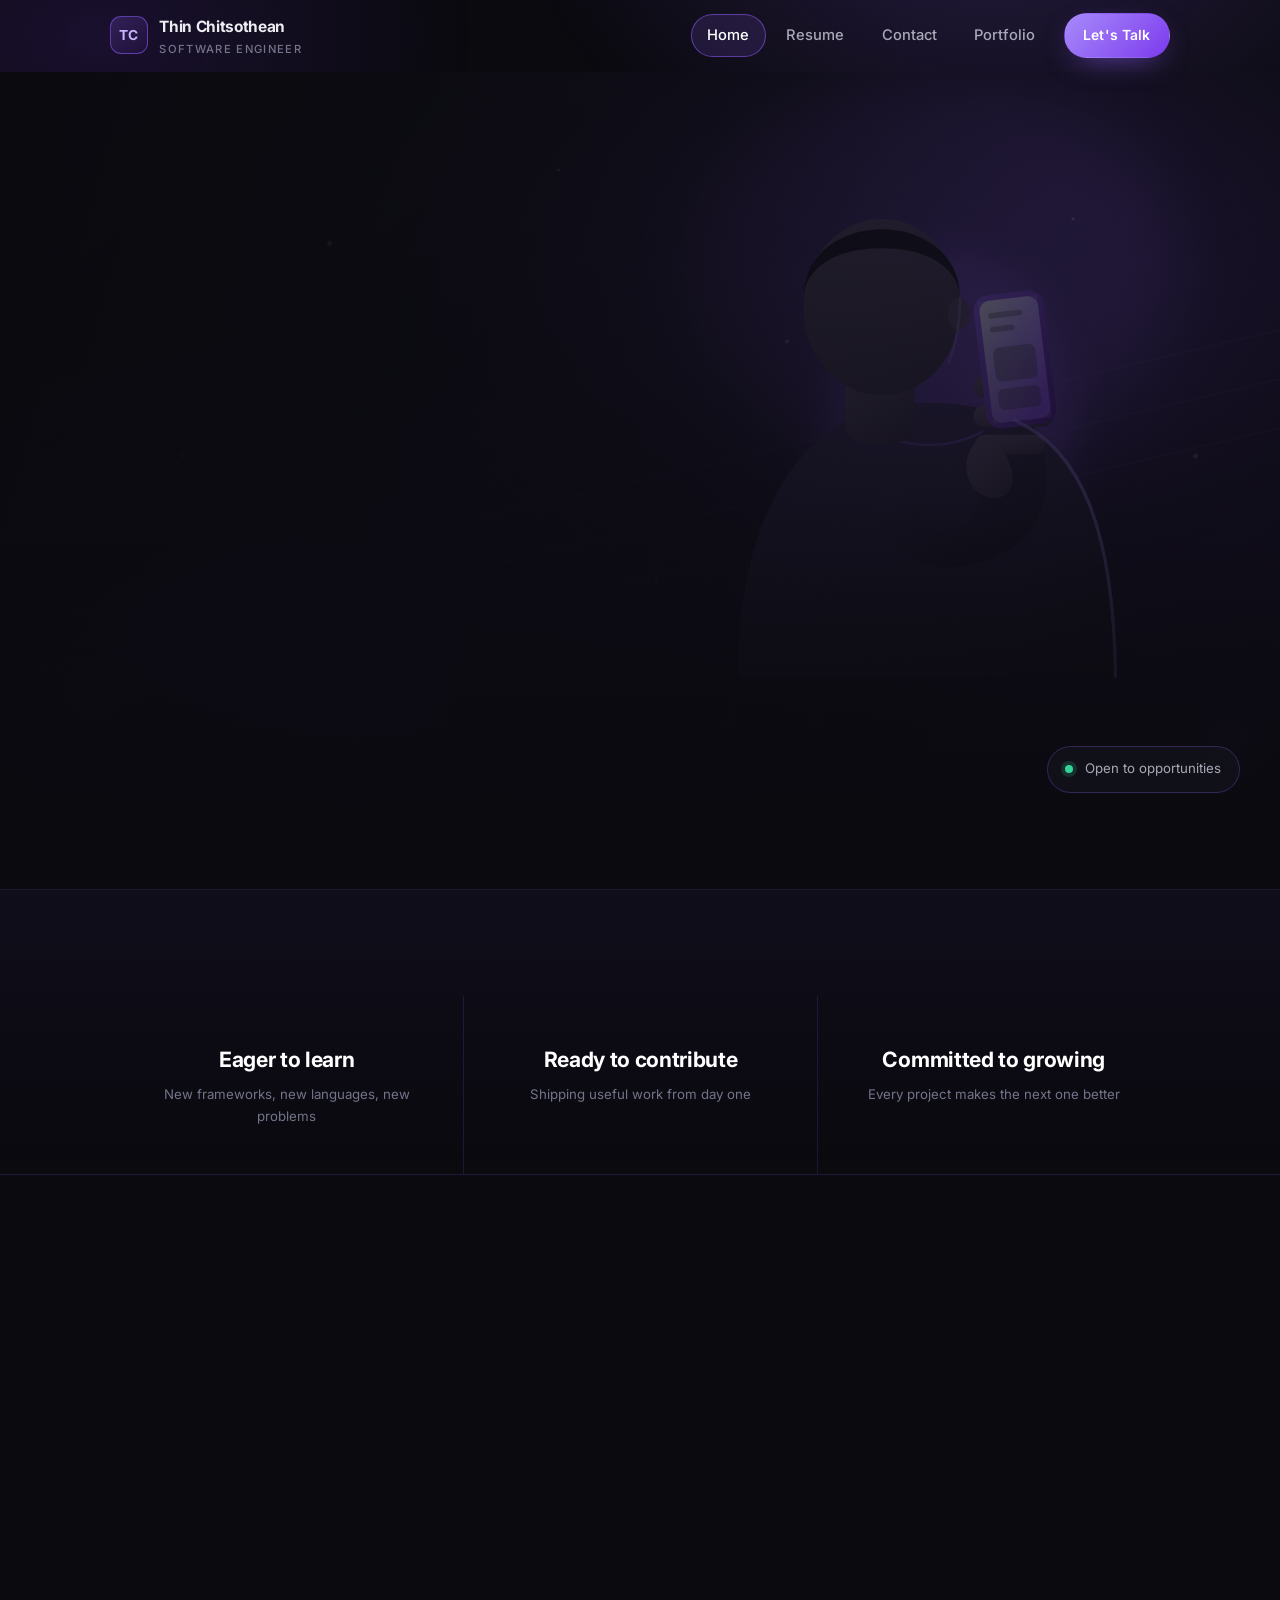
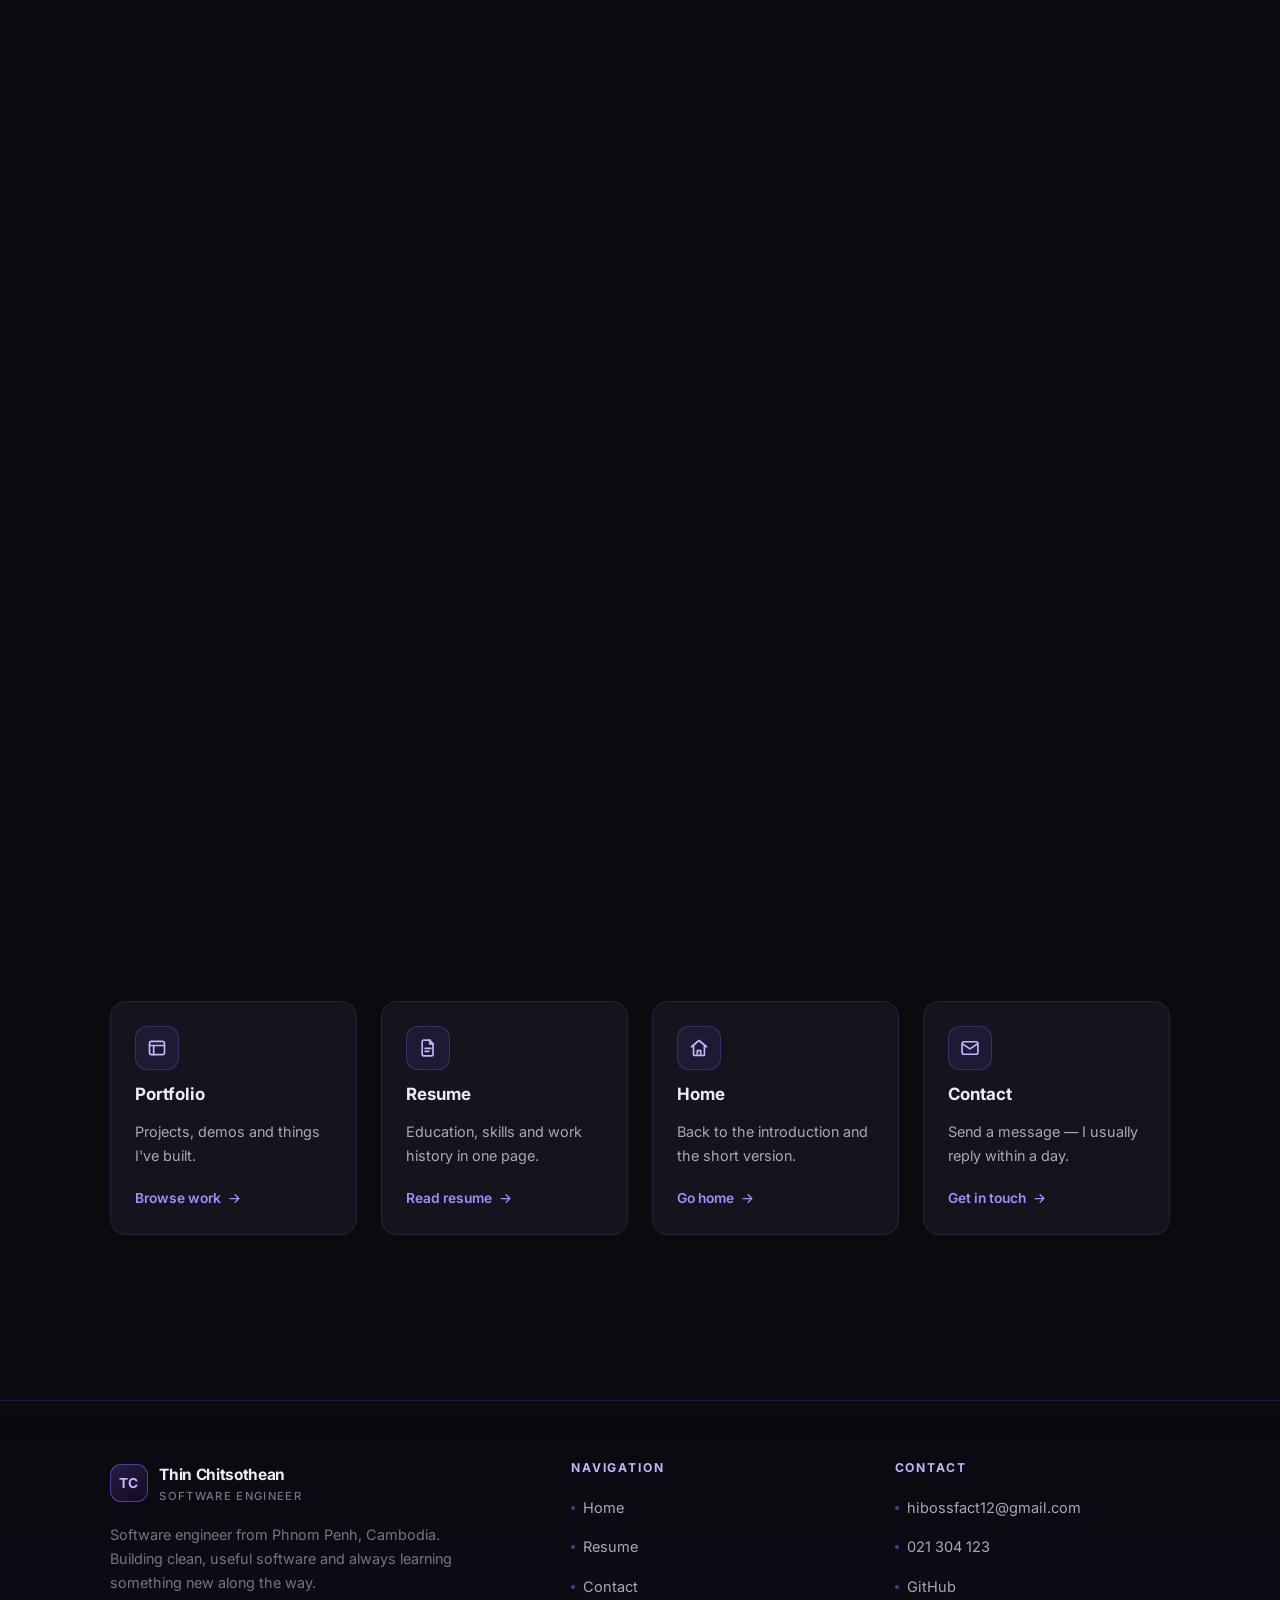
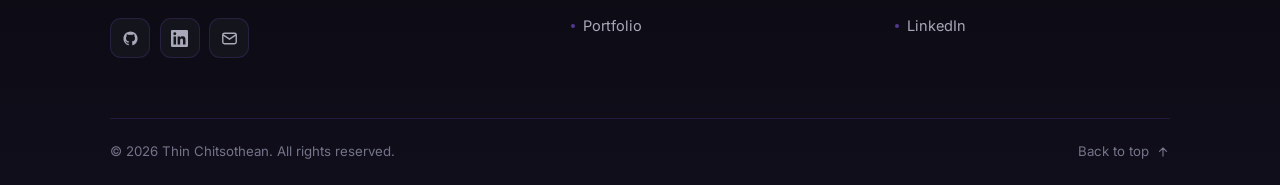
==== commit 949a3524: "Add real profile photo, Compyuter repo, updated RentDora Figma link - index.html: swap profile.svg p" ====
--- a/index.html
+++ b/index.html
@@ -73,25 +73,26 @@
           </h1>
 
           <p class="hero__bio" data-reveal style="--d:180ms">
-            I'm a software engineer with a Bachelor's degree in Software Engineering from
-            Limkokwing University. I'm passionate about technology and problem-solving, and I
-            enjoy turning messy ideas into clean, working software. My goal is to create
-            innovative solutions that make a real difference for the people who use them.
+            My name is Thin Chitsothean, and I am from Phnom Penh, Cambodia. I hold a
+            Bachelor's degree in Software Engineering from Limkokwing University. I am
+            passionate about technology and enjoy solving problems through software
+            development.
           </p>
-
-          <div class="btn-row" data-reveal style="--d:260ms">
+          <p class="hero__bio" data-reveal style="--d:230ms">
+            My goal is to use my knowledge and skills to create innovative solutions that
+            improve people's lives and make a positive impact on society. I am committed to
+            continuous learning, embracing new technologies, and growing as a software
+            engineer while contributing to meaningful projects that benefit others.
+          </p>
+
+          <div class="btn-row" data-reveal style="--d:300ms">
             <a class="btn btn--primary" href="portfolio.html">
               View My Work
               <svg class="arrow" viewBox="0 0 24 24" fill="none" stroke="currentColor" stroke-width="2" stroke-linecap="round" stroke-linejoin="round" aria-hidden="true">
                 <path d="M5 12h14M13 6l6 6-6 6"/>
               </svg>
             </a>
-            <a class="btn btn--ghost" href="resume.html">
-              <svg viewBox="0 0 24 24" fill="none" stroke="currentColor" stroke-width="2" stroke-linecap="round" stroke-linejoin="round" aria-hidden="true">
-                <path d="M12 3v12m0 0l-4-4m4 4l4-4M4 17v2a2 2 0 002 2h12a2 2 0 002-2v-2"/>
-              </svg>
-              See My Resume
-            </a>
+            <a class="btn btn--ghost" href="contact.html">Start Now</a>
           </div>
 
           <span class="scroll-hint" data-reveal style="--d:340ms">
@@ -146,8 +147,10 @@
           <div class="about__grid">
 
             <div class="photo-frame" data-reveal="left">
-              <!-- Swap assets/images/profile.svg for a real photo of yourself, e.g. <img src="assets/images/me.jpg" ...> -->
-              <img src="assets/images/profile.svg" alt="Portrait of Thin Chitsothean" width="800" height="1000" loading="lazy">
+              <!-- Portrait. The supplied photo is 200x200, so the frame is capped
+                   near that size; see .photo-frame--portrait in styles.css. Swap in a
+                   600px+ original and the cap can come off. -->
+              <img src="assets/images/me.jpg" alt="Portrait of Thin Chitsothean" width="200" height="200" loading="lazy">
             </div>
 
             <div data-reveal="right">
@@ -155,26 +158,27 @@
               <p class="about__role">Software Engineer · Phnom Penh, Cambodia</p>
 
               <p class="lead about__text">
-                I came to software engineering because I like the moment a problem finally
-                clicks into place. My degree at Limkokwing University gave me a solid
-                foundation in programming, databases and system design — the practical skills
-                I now use every day.
+                I am a dedicated and motivated Software Engineer with a Bachelor's degree in
+                Software Engineering from Limkokwing University. I am passionate about
+                developing efficient, reliable, and user-focused software solutions. With a
+                strong foundation in programming, problem-solving, and software development
+                principles, I am eager to continuously learn, grow, and adapt to new
+                technologies.
               </p>
-              <p class="lead about__text">
-                Day to day I work across the stack: I design the data model, write the API,
-                build the interface, and then spend the time that matters on making it fast,
-                accessible and maintainable. I care about code that the next person can read,
-                and about shipping things that genuinely help someone.
-              </p>
 
               <ul class="skills-inline" aria-label="Core skills">
-                <li class="tag tag--stroke">JavaScript / TypeScript</li>
-                <li class="tag tag--stroke">Python</li>
                 <li class="tag tag--stroke">Java</li>
-                <li class="tag tag--stroke">React</li>
-                <li class="tag tag--stroke">Node.js</li>
+                <li class="tag tag--stroke">JavaScript</li>
+                <li class="tag tag--stroke">C++</li>
+                <li class="tag tag--stroke">HTML</li>
+                <li class="tag tag--stroke">CSS</li>
+                <li class="tag tag--stroke">Flutter</li>
+                <li class="tag tag--stroke">Git</li>
+                <li class="tag tag--stroke">Docker</li>
+                <li class="tag tag--stroke">PostgreSQL</li>
                 <li class="tag tag--stroke">MySQL</li>
-                <li class="tag tag--stroke">Git</li>
+                <li class="tag tag--stroke">GraphQL</li>
+                <li class="tag tag--stroke">Figma</li>
               </ul>
 
               <!-- Contact details -->
@@ -212,7 +216,7 @@
                   </span>
                   <span>
                     <span class="contact-list__label">GitHub</span>
-                    <a class="contact-list__value" href="https://github.com/thinchitsothean" target="_blank" rel="noopener noreferrer">github.com/thinchitsothean</a>
+                    <a class="contact-list__value" href="https://github.com/hibossthean12-blip" target="_blank" rel="noopener noreferrer">github.com/hibossthean12-blip</a>
                   </span>
                 </li>
 
@@ -224,7 +228,7 @@
                   </span>
                   <span>
                     <span class="contact-list__label">LinkedIn</span>
-                    <a class="contact-list__value" href="https://www.linkedin.com/in/thin-chitsothean" target="_blank" rel="noopener noreferrer">Thin Chitsothean</a>
+                    <a class="contact-list__value" href="https://www.linkedin.com/in/thin-chitsothean-270446420" target="_blank" rel="noopener noreferrer">Thin Chitsothean</a>
                   </span>
                 </li>
               </ul>
@@ -240,7 +244,7 @@
           <div class="section-head section-head--center" data-reveal>
             <span class="eyebrow">Connect with me</span>
             <h2 id="connect-title">Find me around here</h2>
-            <p class="lead">Four ways to get in touch, see what I've built, or read the full story.</p>
+            <p class="lead">For professional inquiries, bookings, and work opportunities.</p>
           </div>
 
           <div class="grid grid--4" data-reveal-group>
@@ -335,12 +339,12 @@
               and always learning something new along the way.
             </p>
             <div class="socials">
-              <a class="social" href="https://github.com/thinchitsothean" target="_blank" rel="noopener noreferrer" aria-label="GitHub">
+              <a class="social" href="https://github.com/hibossthean12-blip" target="_blank" rel="noopener noreferrer" aria-label="GitHub">
                 <svg viewBox="0 0 24 24" fill="currentColor" aria-hidden="true">
                   <path d="M12 2a10 10 0 00-3.16 19.49c.5.09.68-.22.68-.48v-1.7c-2.78.6-3.37-1.34-3.37-1.34-.45-1.16-1.11-1.47-1.11-1.47-.91-.62.07-.61.07-.61 1 .07 1.53 1.03 1.53 1.03.9 1.53 2.36 1.09 2.94.83.09-.65.35-1.09.63-1.34-2.22-.25-4.56-1.11-4.56-4.94 0-1.09.39-1.98 1.03-2.68-.1-.25-.45-1.27.1-2.64 0 0 .84-.27 2.75 1.02a9.5 9.5 0 015 0c1.91-1.29 2.75-1.02 2.75-1.02.55 1.37.2 2.39.1 2.64.64.7 1.03 1.59 1.03 2.68 0 3.84-2.34 4.68-4.57 4.93.36.31.68.92.68 1.85v2.74c0 .27.18.58.69.48A10 10 0 0012 2z"/>
                 </svg>
               </a>
-              <a class="social" href="https://www.linkedin.com/in/thin-chitsothean" target="_blank" rel="noopener noreferrer" aria-label="LinkedIn">
+              <a class="social" href="https://www.linkedin.com/in/thin-chitsothean-270446420" target="_blank" rel="noopener noreferrer" aria-label="LinkedIn">
                 <svg viewBox="0 0 24 24" fill="currentColor" aria-hidden="true">
                   <path d="M20.45 20.45h-3.55v-5.57c0-1.33-.03-3.04-1.85-3.04-1.86 0-2.14 1.45-2.14 2.94v5.67H9.36V9h3.41v1.56h.05a3.74 3.74 0 013.37-1.85c3.6 0 4.27 2.37 4.27 5.46v6.28zM5.34 7.43a2.07 2.07 0 110-4.14 2.07 2.07 0 010 4.14zM7.12 20.45H3.56V9h3.56v11.45zM22.22 0H1.77C.79 0 0 .77 0 1.73v20.54C0 23.23.79 24 1.77 24h20.45c.98 0 1.78-.77 1.78-1.73V1.73C24 .77 23.2 0 22.22 0z"/>
                 </svg>
@@ -369,8 +373,8 @@
             <ul class="footer__links">
               <li><a href="mailto:hibossfact12@gmail.com">hibossfact12@gmail.com</a></li>
               <li><a href="tel:+85521304123">021 304 123</a></li>
-              <li><a href="https://github.com/thinchitsothean" target="_blank" rel="noopener noreferrer">GitHub</a></li>
-              <li><a href="https://www.linkedin.com/in/thin-chitsothean" target="_blank" rel="noopener noreferrer">LinkedIn</a></li>
+              <li><a href="https://github.com/hibossthean12-blip" target="_blank" rel="noopener noreferrer">GitHub</a></li>
+              <li><a href="https://www.linkedin.com/in/thin-chitsothean-270446420" target="_blank" rel="noopener noreferrer">LinkedIn</a></li>
             </ul>
           </div>
 
--- a/assets/css/styles.css
+++ b/assets/css/styles.css
@@ -657,6 +657,11 @@
 
 .photo-frame img { width: 100%; aspect-ratio: 4 / 5; object-fit: cover; }
 
+/* The portrait currently supplied is 200x200. Rendering it inside the default
+   400px frame would upscale it 2x and look soft, so the frame is capped close
+   to the source resolution. Raise this to 400px once a larger original exists. */
+.photo-frame:has(img[src$="me.jpg"]) { max-width: 250px; }
+
 .about__name {
   display: flex;
   align-items: center;
@@ -892,6 +897,64 @@
   text-transform: uppercase;
 }
 
+/* Screenshot inside a card thumbnail.
+
+   Most project screenshots are portrait phone captures, so the slot is a fixed
+   16/10 landscape box and the image is letterboxed with `contain` rather than
+   cropped. A `cover` crop of a 0.55-ratio screenshot would show only the top
+   sliver and hide the actual UI. */
+.project__thumb img {
+  width: 100%;
+  height: 100%;
+  object-fit: contain;
+  padding: 0.9rem;
+  transition: transform var(--t) var(--ease);
+}
+
+.project:hover .project__thumb img { transform: scale(1.04); }
+
+/* Small fixed-height photo beside an education entry. Height is fixed and
+   width derives from the aspect ratio, so a wide campus shot and a square
+   school photo both sit on the same baseline without distorting. */
+.entry__thumb {
+  flex: none;
+  height: 3.5rem;
+  width: auto;
+  object-fit: cover;
+  border-radius: 10px;
+  border: 1px solid var(--stroke-soft);
+  background: var(--surface-2);
+}
+
+.entry__head {
+  display: flex;
+  align-items: center;
+  gap: 0.9rem;
+  margin-bottom: 0.5rem;
+}
+
+.entry__head .entry__title { margin-bottom: 0; }
+
+/* Printable CV preview */
+.cv-preview {
+  display: flex;
+  justify-content: center;
+  padding: 1.25rem;
+  border: 1px solid var(--stroke-soft);
+  border-radius: var(--radius-lg);
+  background:
+    radial-gradient(120% 100% at 50% 0%, rgba(124, 58, 237, 0.12), transparent 70%),
+    var(--surface-2);
+}
+
+.cv-preview img {
+  width: min(100%, 30rem);
+  height: auto;
+  border-radius: 8px;
+  border: 1px solid var(--stroke);
+  box-shadow: 0 18px 50px -18px rgba(0, 0, 0, 0.85);
+}
+
 .project__body { padding: 1.35rem; display: flex; flex-direction: column; gap: 0.6rem; flex: 1; }
 
 .project__tags {
@@ -1052,37 +1115,6 @@
   color: var(--purple-300);
   font-size: 0.8rem;
   font-weight: 500;
-}
-
-/* Proficiency meters */
-.meter + .meter { margin-top: 1rem; }
-
-.meter__top {
-  display: flex;
-  justify-content: space-between;
-  gap: 1rem;
-  margin-bottom: 0.45rem;
-  font-size: 0.85rem;
-}
-
-.meter__name { color: var(--text); font-weight: 500; }
-.meter__val { color: var(--text-dim); font-variant-numeric: tabular-nums; }
-
-.meter__bar {
-  height: 6px;
-  border: 1px solid var(--stroke-soft);
-  border-radius: 99px;
-  background: var(--bg-soft);
-  overflow: hidden;
-}
-
-.meter__fill {
-  display: block;
-  height: 100%;
-  width: 0;
-  border-radius: 99px;
-  background: var(--grad-purple);
-  transition: width 1.1s var(--ease);
 }
 
 /* Fact list */
@@ -1552,7 +1584,11 @@
   .tagline,
   .scroll-hint,
   .to-top,
-  .filter-bar { display: none !important; }
+  .filter-bar,
+  /* The printed page *is* the CV, so a screenshot of it would be redundant,
+     and the small campus/school photos just add ink. */
+  .cv-preview,
+  .entry__thumb { display: none !important; }
 
   .page { position: static; }
   .section { padding: 0 0 0.6cm; }
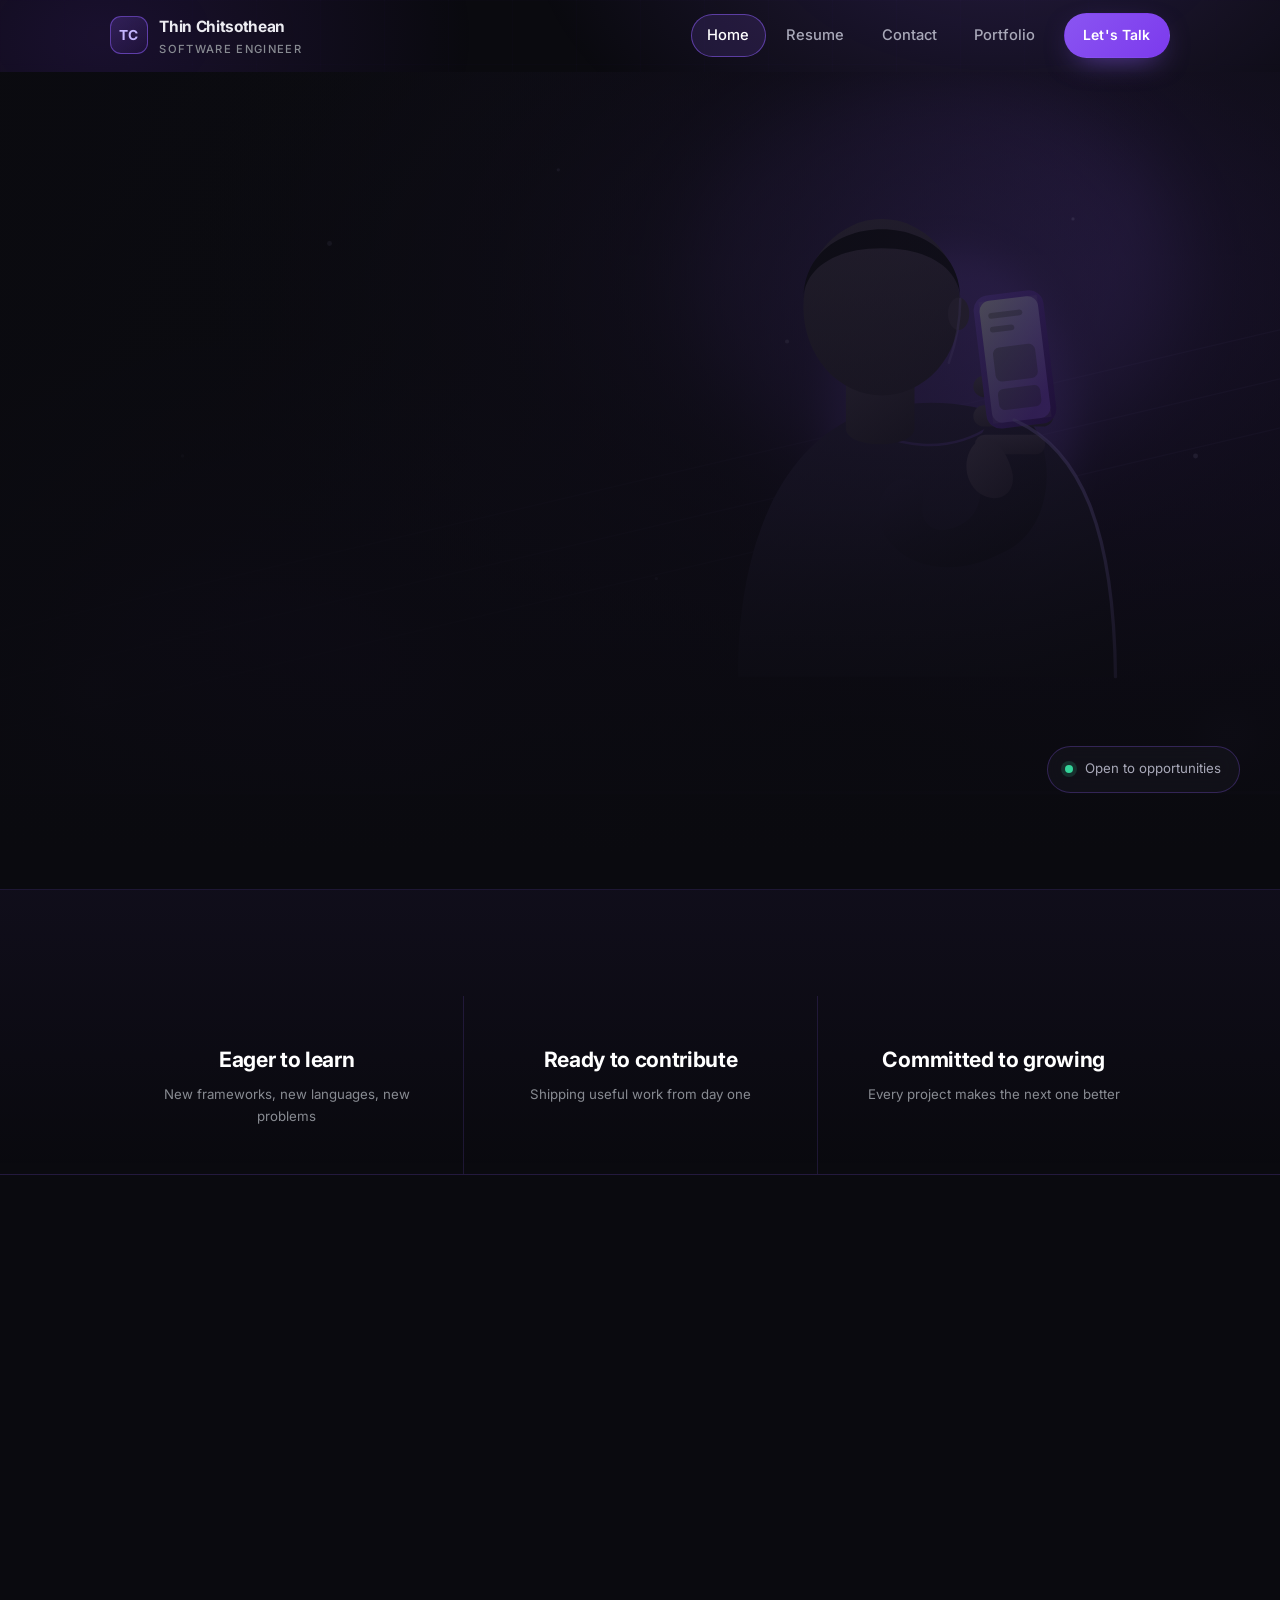
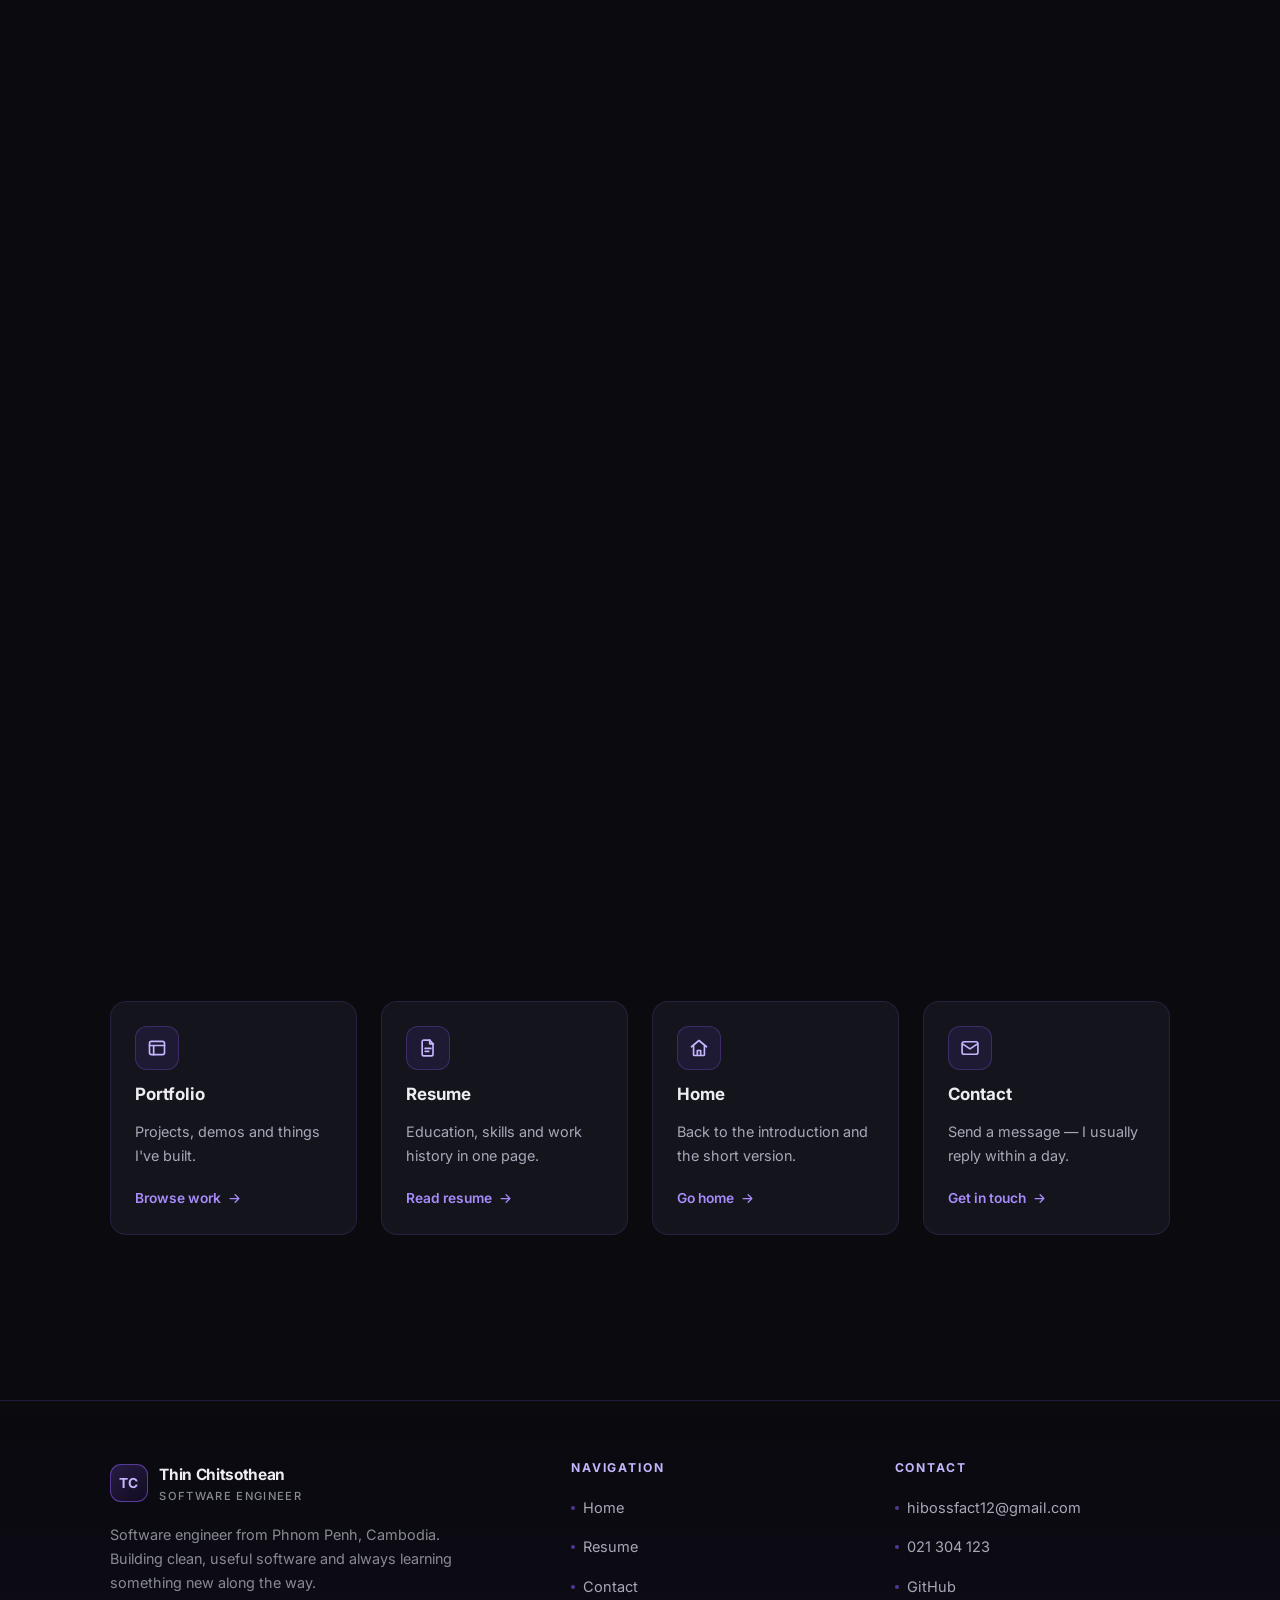
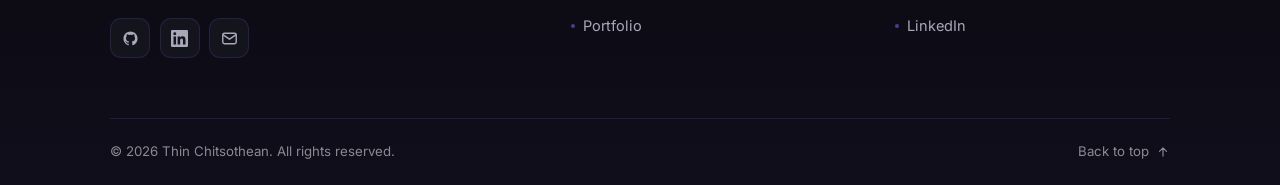
==== commit 59a16bc9: "Upgrade the profile photo to the 1254x1254 original Replaced the 200x200 export with the full-size s" ====
--- a/index.html
+++ b/index.html
@@ -147,10 +147,9 @@
           <div class="about__grid">
 
             <div class="photo-frame" data-reveal="left">
-              <!-- Portrait. The supplied photo is 200x200, so the frame is capped
-                   near that size; see .photo-frame--portrait in styles.css. Swap in a
-                   600px+ original and the cap can come off. -->
-              <img src="assets/images/me.jpg" alt="Portrait of Thin Chitsothean" width="200" height="200" loading="lazy">
+              <!-- 1254x1254 source, rendered into the 400px 4:5 frame with
+                   object-fit: cover, so it downscales cleanly with headroom. -->
+              <img src="assets/images/me.jpg" alt="Portrait of Thin Chitsothean" width="1254" height="1254" loading="lazy">
             </div>
 
             <div data-reveal="right">
--- a/assets/css/styles.css
+++ b/assets/css/styles.css
@@ -25,14 +25,19 @@
   /* Text */
   --text:          #ececf1;
   --text-soft:     #a8a8b8;
-  --text-dim:      #74748a;
+  /* Was #74748a, which measured 3.44:1 on --surface-3 and failed WCAG AA for
+     normal text. This clears 4.5:1 on every surface it is used on. */
+  --text-dim:      #888b92;
 
   /* Purple strokes / borders */
   --stroke:        rgba(139, 92, 246, 0.28);
   --stroke-soft:   rgba(139, 92, 246, 0.16);
   --stroke-strong: rgba(139, 92, 246, 0.55);
 
-  --grad-purple:   linear-gradient(135deg, var(--purple-400), var(--purple-600));
+  /* Button fill. The start colour is deliberately not --purple-400: white text on
+     #a78bfa measured 2.72:1. #8a55f1 is the lightest purple in the ramp that keeps
+     white text at 4.5:1 or better across the whole gradient. */
+  --grad-purple:   linear-gradient(135deg, #8a55f1, var(--purple-600));
   --grad-text:     linear-gradient(120deg, #ffffff 10%, var(--purple-300) 55%, var(--purple-500) 95%);
 
   /* Layout */
@@ -135,7 +140,7 @@
   border: 2px solid var(--bg-soft);
   border-radius: 99px;
 }
-::-webkit-scrollbar-thumb:hover { background: var(--purple-700); }
+::-webkit-scrollbar-thumb:hover { background: var(--purple-600); }
 
 /* --------------------------------------------------------------------------
    3. Typography
@@ -656,11 +661,6 @@
 }
 
 .photo-frame img { width: 100%; aspect-ratio: 4 / 5; object-fit: cover; }
-
-/* The portrait currently supplied is 200x200. Rendering it inside the default
-   400px frame would upscale it 2x and look soft, so the frame is capped close
-   to the source resolution. Raise this to 400px once a larger original exists. */
-.photo-frame:has(img[src$="me.jpg"]) { max-width: 250px; }
 
 .about__name {
   display: flex;
@@ -1566,7 +1566,13 @@
    19. Print — clean CV output
    -------------------------------------------------------------------------- */
 @media print {
-  :root { --bg: #fff; --surface: #fff; --bg-soft: #fff; }
+  :root {
+    --bg: #fff; --surface: #fff; --bg-soft: #fff;
+    /* Redefined here because the dim token is referenced by many selectors
+       (.entry__org, .fact-list__key, .form__note, footer links, placeholders)
+       and the screen value is too light on paper. */
+    --text-dim: #55555f;
+  }
 
   body {
     background: #fff;
@@ -1579,6 +1585,7 @@
   .site-header,
   .site-footer,
   .resume-actions,
+  .btn-row,
   .page-head,
   .hero,
   .tagline,
@@ -1612,5 +1619,4 @@
   .timeline::before { background: #ddd; }
   .entry::before { background: #fff; border-color: #4c1d95; }
   a { color: #4c1d95; text-decoration: none; }
-  .meter__bar { border-color: #ddd; background: #f0f0f0; }
-}
+}
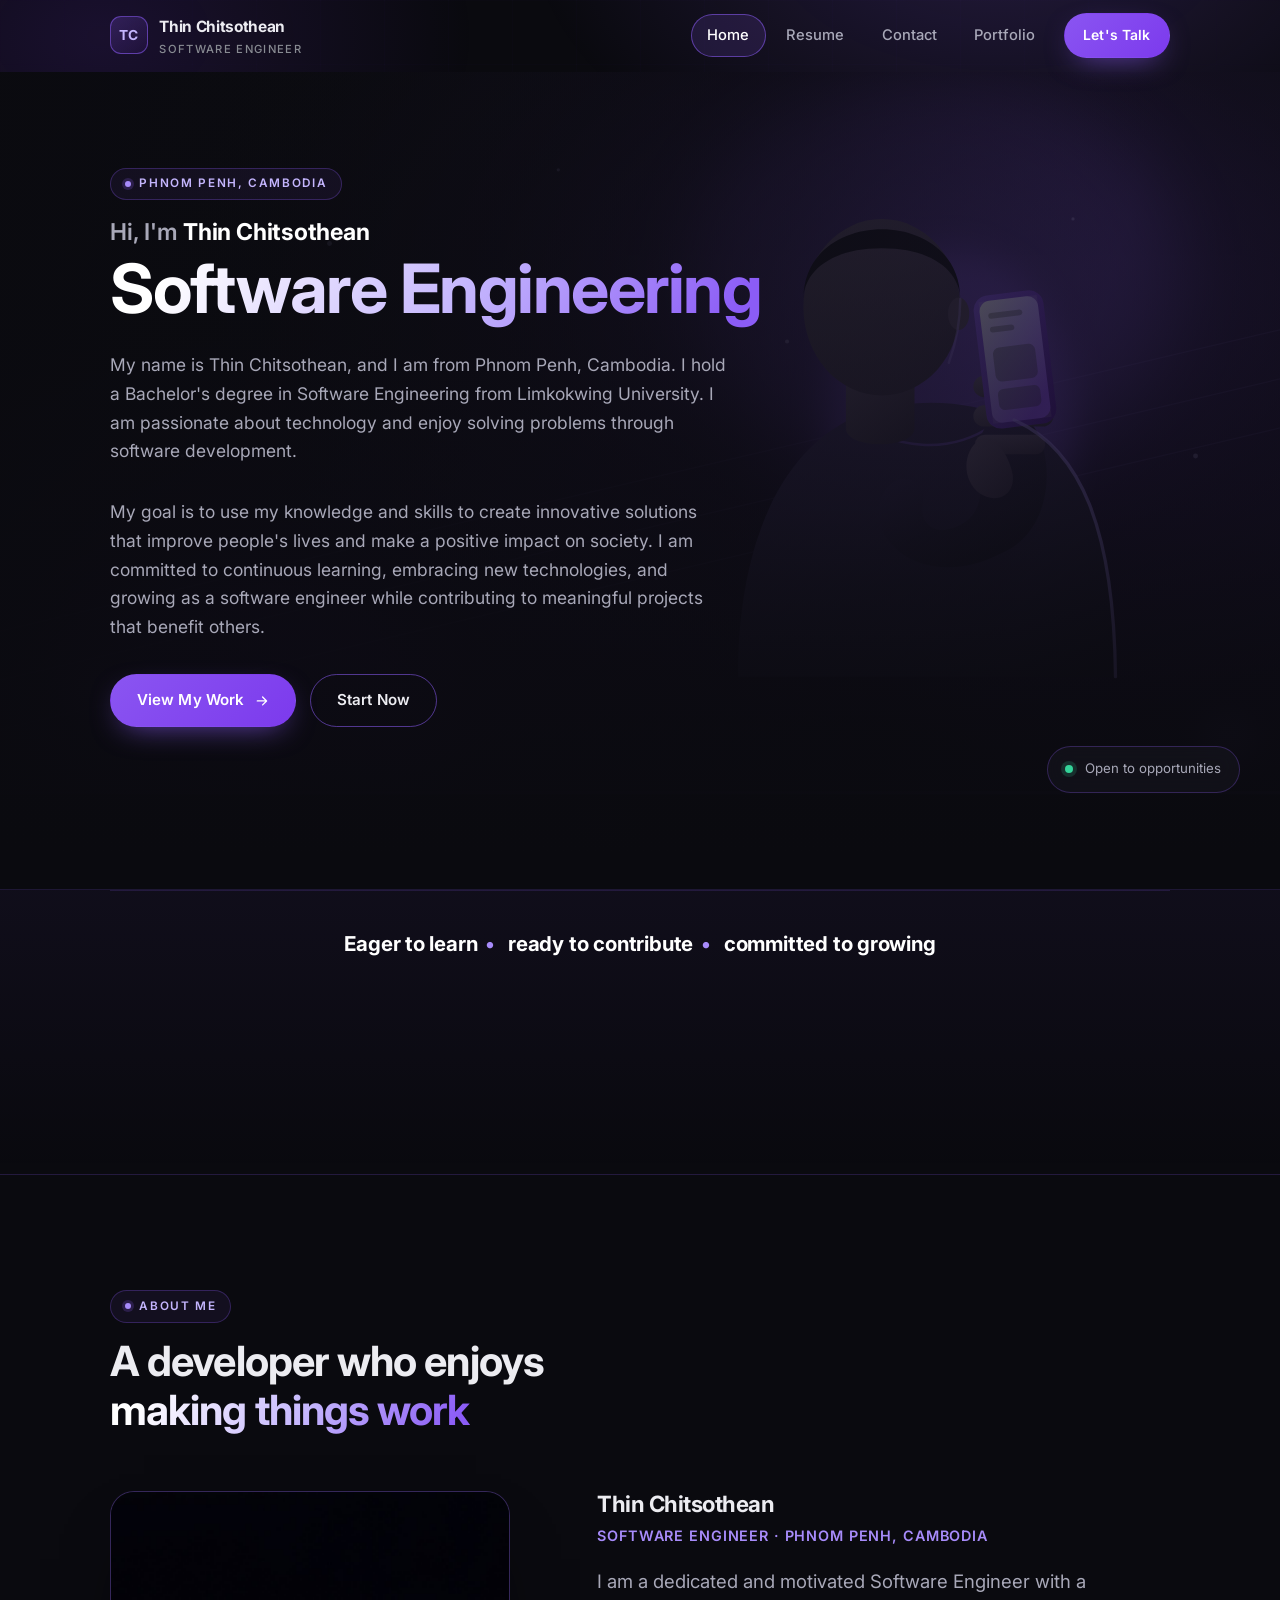
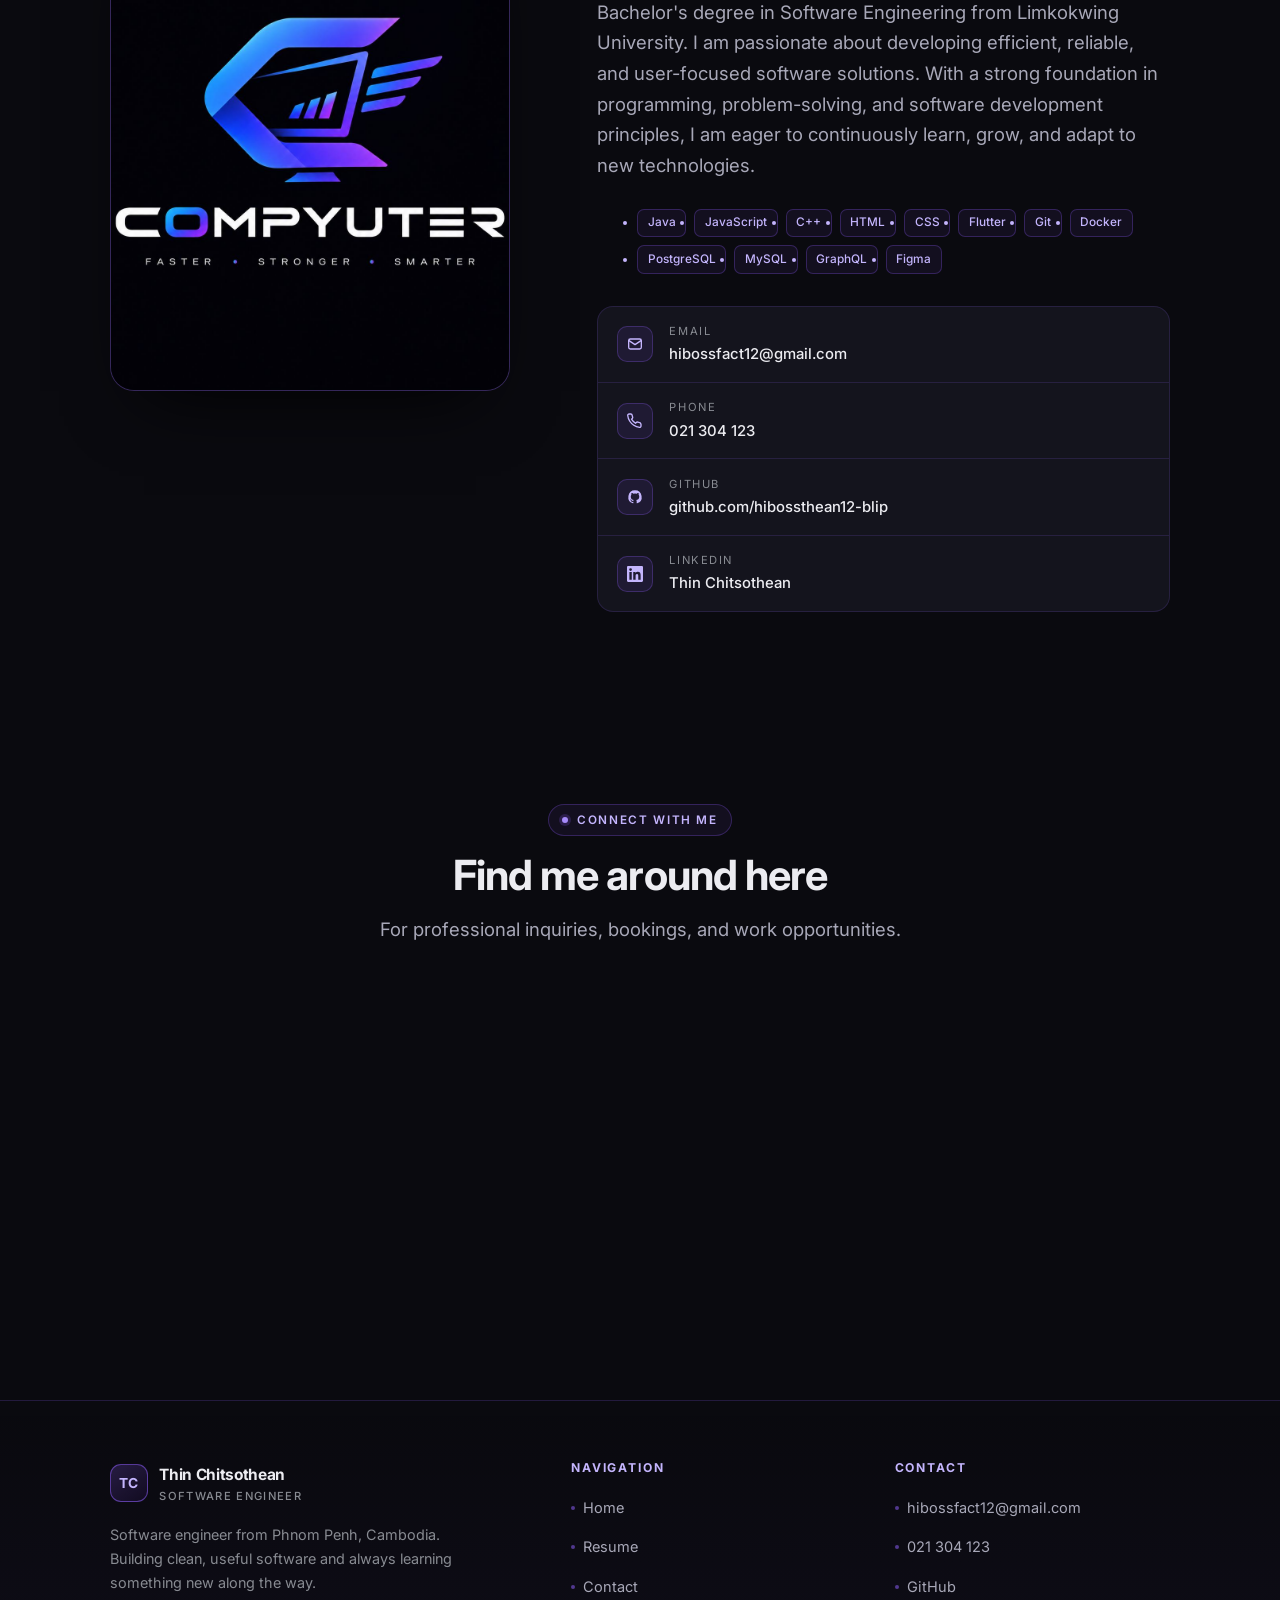
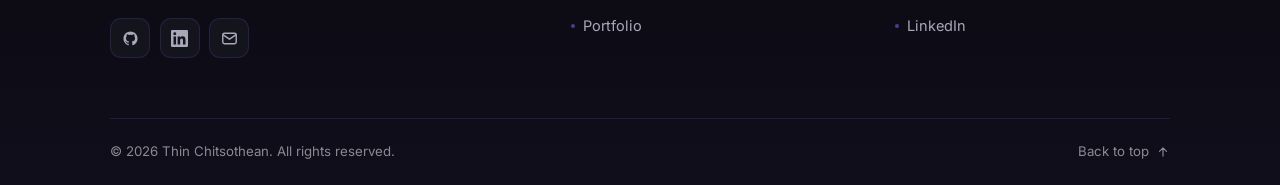
==== commit 89ab6f6a: "Fix blank pages: make content visibility independent of JavaScript Reported symptom: the home, resum" ====
--- a/index.html
+++ b/index.html
@@ -16,8 +16,17 @@
   <link rel="icon" href="assets/images/favicon.svg" type="image/svg+xml">
   <link rel="preconnect" href="https://fonts.googleapis.com">
   <link rel="preconnect" href="https://fonts.gstatic.com" crossorigin>
-  <link rel="stylesheet" href="https://fonts.googleapis.com/css2?family=Inter:wght@400;500;600;700;800&display=swap">
+  <link rel="stylesheet" href="https://fonts.googleapis.com/css2?family=Inter:wght@400;500;600;700;800&display=swap"
+        media="print" onload="this.media='all'">
+  <noscript><link rel="stylesheet" href="https://fonts.googleapis.com/css2?family=Inter:wght@400;500;600;700;800&display=swap"></noscript>
   <link rel="stylesheet" href="assets/css/styles.css">
+
+  <!-- styles.css hides [data-reveal] until main.js reveals it. Without this,
+       a browser with scripting disabled (or a main.js that never runs) would
+       render a completely blank page. -->
+  <noscript>
+    <style>[data-reveal]{opacity:1!important;transform:none!important}</style>
+  </noscript>
 </head>
 
 <body>
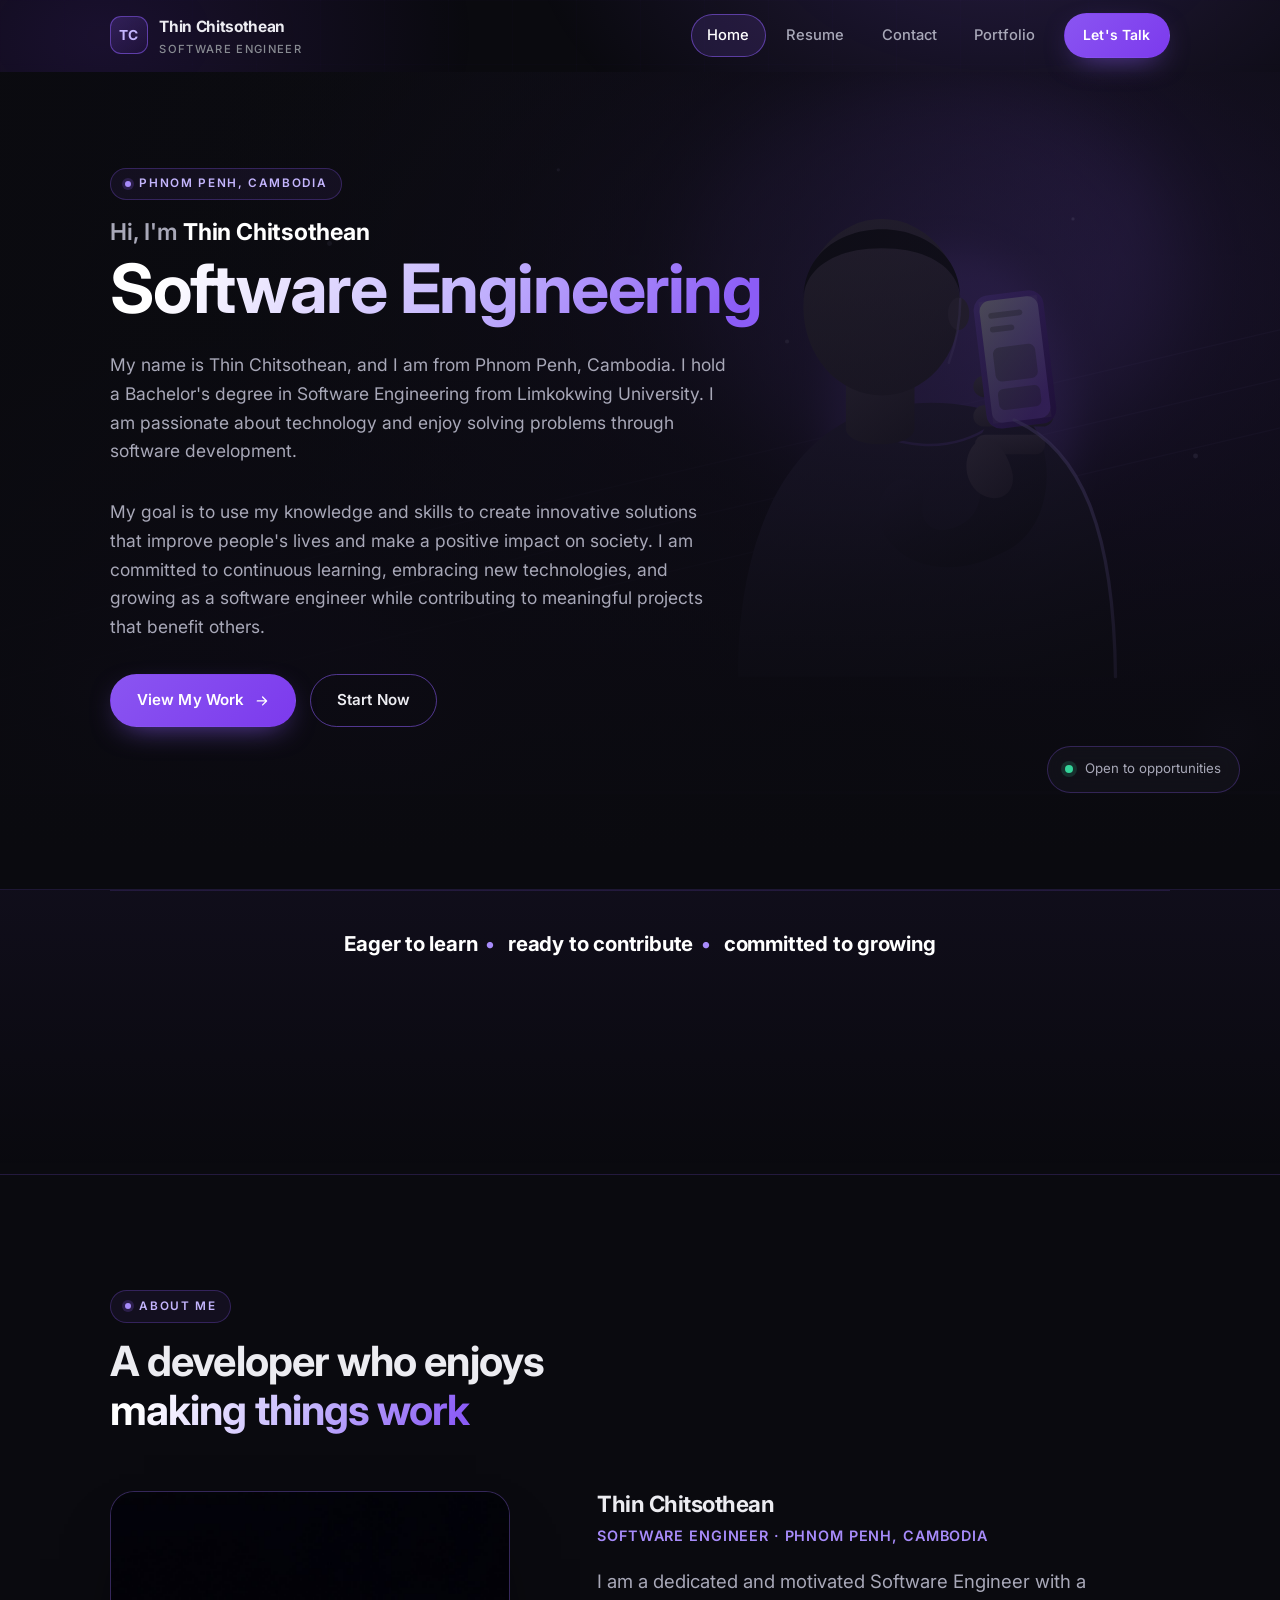
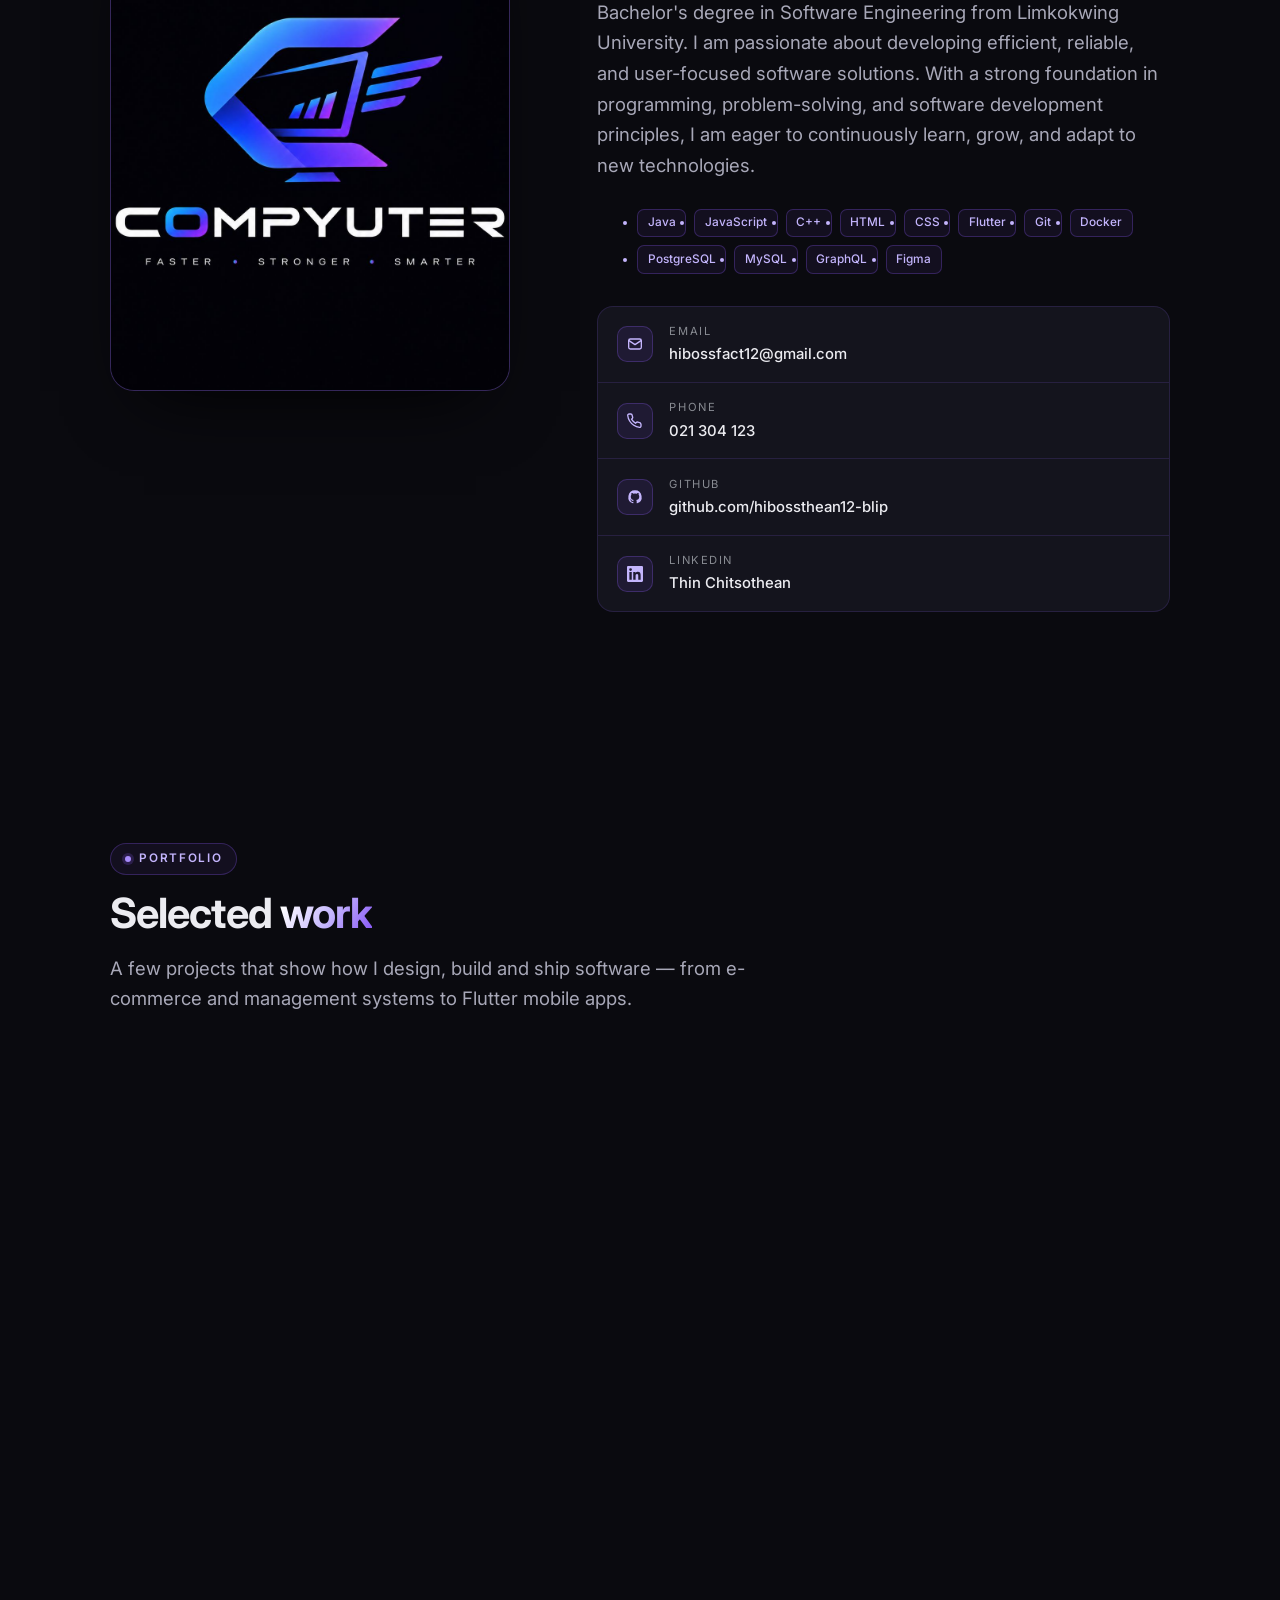
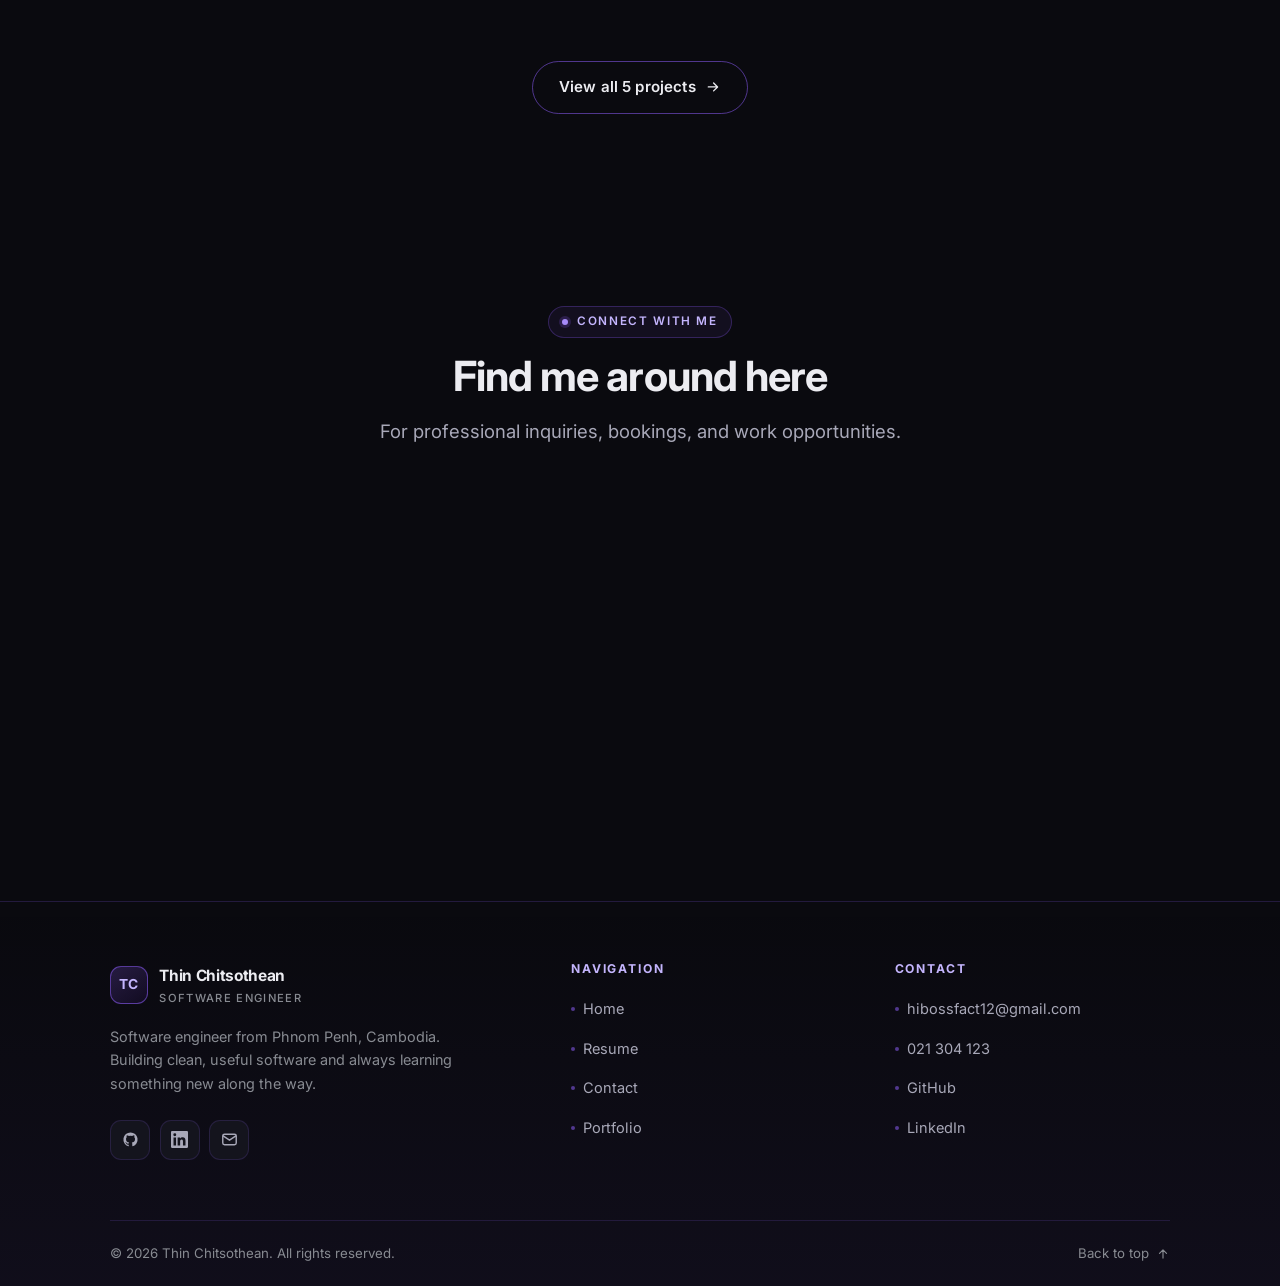
==== commit 8b65f21f: "Add a visible portfolio section to the home page The home page had no projects at all - it went hero" ====
--- a/index.html
+++ b/index.html
@@ -246,6 +246,110 @@
         </div>
       </section>
 
+      <!-- ================= SELECTED WORK ================= -->
+      <section class="section" id="work" aria-labelledby="work-title">
+        <div class="container">
+          <div class="section-head" data-reveal>
+            <span class="eyebrow">Portfolio</span>
+            <h2 id="work-title">Selected <span class="grad-text">work</span></h2>
+            <p class="lead">
+              A few projects that show how I design, build and ship software — from
+              e-commerce and management systems to Flutter mobile apps.
+            </p>
+          </div>
+
+          <div class="grid grid--3" data-reveal-group>
+
+            <article class="card project">
+              <div class="project__thumb" style="background:linear-gradient(135deg,#6d28d9,#1a1a25)">
+                <img src="assets/images/projects/ygtechstore.jpg" alt="YGTechstore online electronics shop interface" loading="lazy" decoding="async" width="1000" height="520">
+                <span class="project__tag">Web App</span>
+              </div>
+              <div class="project__body">
+                <h3 class="card__title">YGTechstore</h3>
+                <p class="card__text">
+                  An online electronics shop. An e-commerce web application for browsing and
+                  purchasing electronic products, with an intuitive interface, efficient product
+                  management and a streamlined shopping experience.
+                </p>
+                <div class="project__tags">
+                  <span class="tag">E-commerce</span>
+                  <span class="tag">Web App</span>
+                </div>
+                <a class="card__go" href="https://github.com/hibossthean12-blip/YGTechStore" target="_blank" rel="noopener noreferrer">
+                  View project
+                  <svg viewBox="0 0 24 24" fill="none" stroke="currentColor" stroke-width="2" stroke-linecap="round" stroke-linejoin="round" aria-hidden="true">
+                    <path d="M7 17L17 7M9 7h8v8"/>
+                  </svg>
+                </a>
+              </div>
+            </article>
+
+            <article class="card project">
+              <!-- Portrait supplied by the site owner, standing in for the app UI. -->
+              <div class="project__thumb" style="background:linear-gradient(135deg,#7c3aed,#101018)">
+                <img src="assets/images/projects/compyuter.jpg" alt="Portrait of Thin Chitsothean" loading="lazy" decoding="async" width="200" height="200">
+                <span class="project__tag">Mobile App</span>
+              </div>
+              <div class="project__body">
+                <h3 class="card__title">Compyuter</h3>
+                <p class="card__text">
+                  A Flutter app that makes choosing a computer easier. Guided quiz for personalised
+                  laptop and PC recommendations, browsable laptops and ready-made builds, a custom
+                  PC builder, and device comparison on FPS, benchmarks, render times, thermals and
+                  power draw.
+                </p>
+                <div class="project__tags">
+                  <span class="tag">Flutter</span>
+                  <span class="tag">UI/UX</span>
+                </div>
+                <a class="card__go" href="https://github.com/kimlayang085-lang/Compyuter" target="_blank" rel="noopener noreferrer">
+                  View project
+                  <svg viewBox="0 0 24 24" fill="none" stroke="currentColor" stroke-width="2" stroke-linecap="round" stroke-linejoin="round" aria-hidden="true">
+                    <path d="M7 17L17 7M9 7h8v8"/>
+                  </svg>
+                </a>
+              </div>
+            </article>
+
+            <article class="card project">
+              <div class="project__thumb" style="background:linear-gradient(135deg,#5b21b6,#14141d)">
+                <img src="assets/images/projects/event-management.jpg" alt="Event Management App interface" loading="lazy" decoding="async" width="702" height="1274">
+                <span class="project__tag">Web App</span>
+              </div>
+              <div class="project__body">
+                <h3 class="card__title">Event Management App</h3>
+                <p class="card__text">
+                  An event management application that simplifies planning, organisation and
+                  management of events, with secure authentication and database management, and an
+                  easy way for attendees to register and stay informed.
+                </p>
+                <div class="project__tags">
+                  <span class="tag">Web App</span>
+                  <span class="tag">Authentication</span>
+                </div>
+                <a class="card__go" href="https://github.com/hibossthean12-blip/Event-management-app-" target="_blank" rel="noopener noreferrer">
+                  View project
+                  <svg viewBox="0 0 24 24" fill="none" stroke="currentColor" stroke-width="2" stroke-linecap="round" stroke-linejoin="round" aria-hidden="true">
+                    <path d="M7 17L17 7M9 7h8v8"/>
+                  </svg>
+                </a>
+              </div>
+            </article>
+
+          </div>
+
+          <div class="btn-row" style="justify-content:center;margin-top:2rem" data-reveal>
+            <a class="btn btn--ghost" href="portfolio.html">
+              View all 5 projects
+              <svg class="arrow" viewBox="0 0 24 24" fill="none" stroke="currentColor" stroke-width="2" stroke-linecap="round" stroke-linejoin="round" aria-hidden="true">
+                <path d="M5 12h14M13 6l6 6-6 6"/>
+              </svg>
+            </a>
+          </div>
+        </div>
+      </section>
+
       <!-- ================= CONNECT WITH ME ================= -->
       <section class="section section--tight" id="connect" aria-labelledby="connect-title">
         <div class="container">
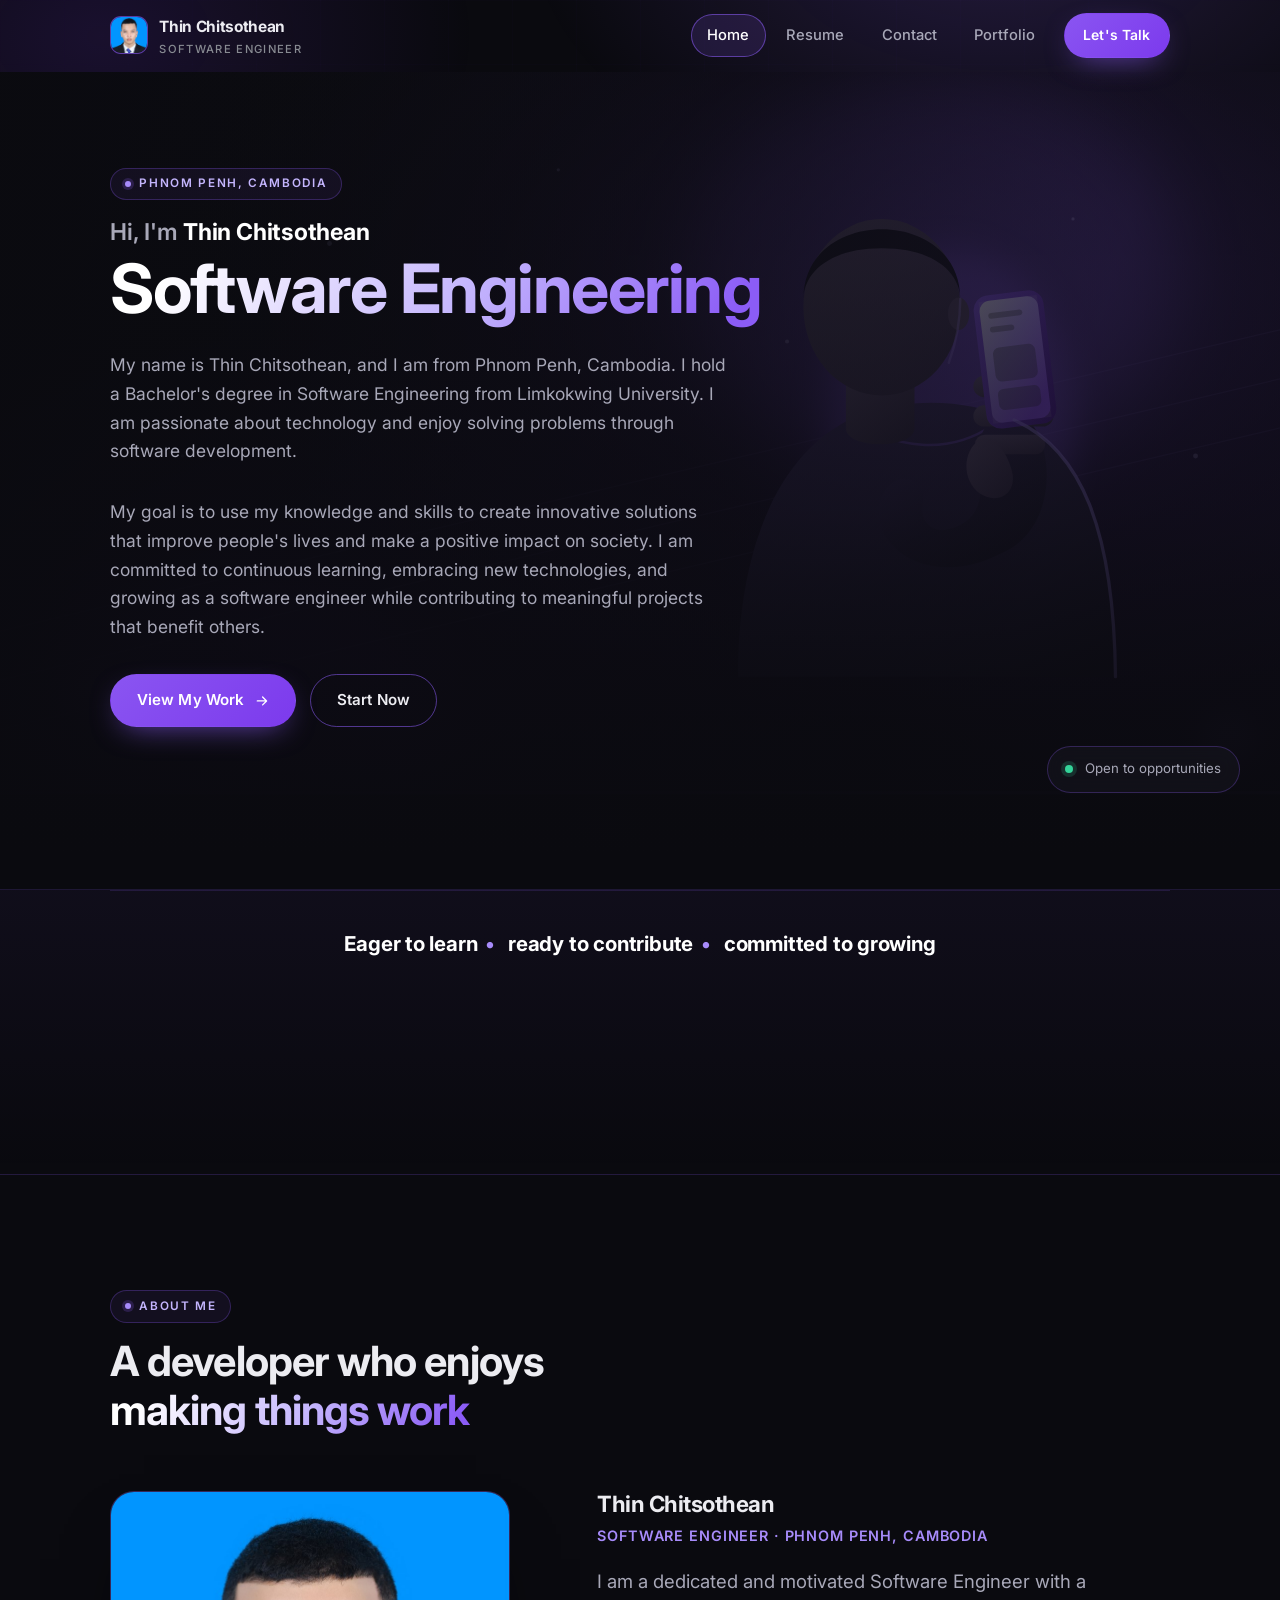
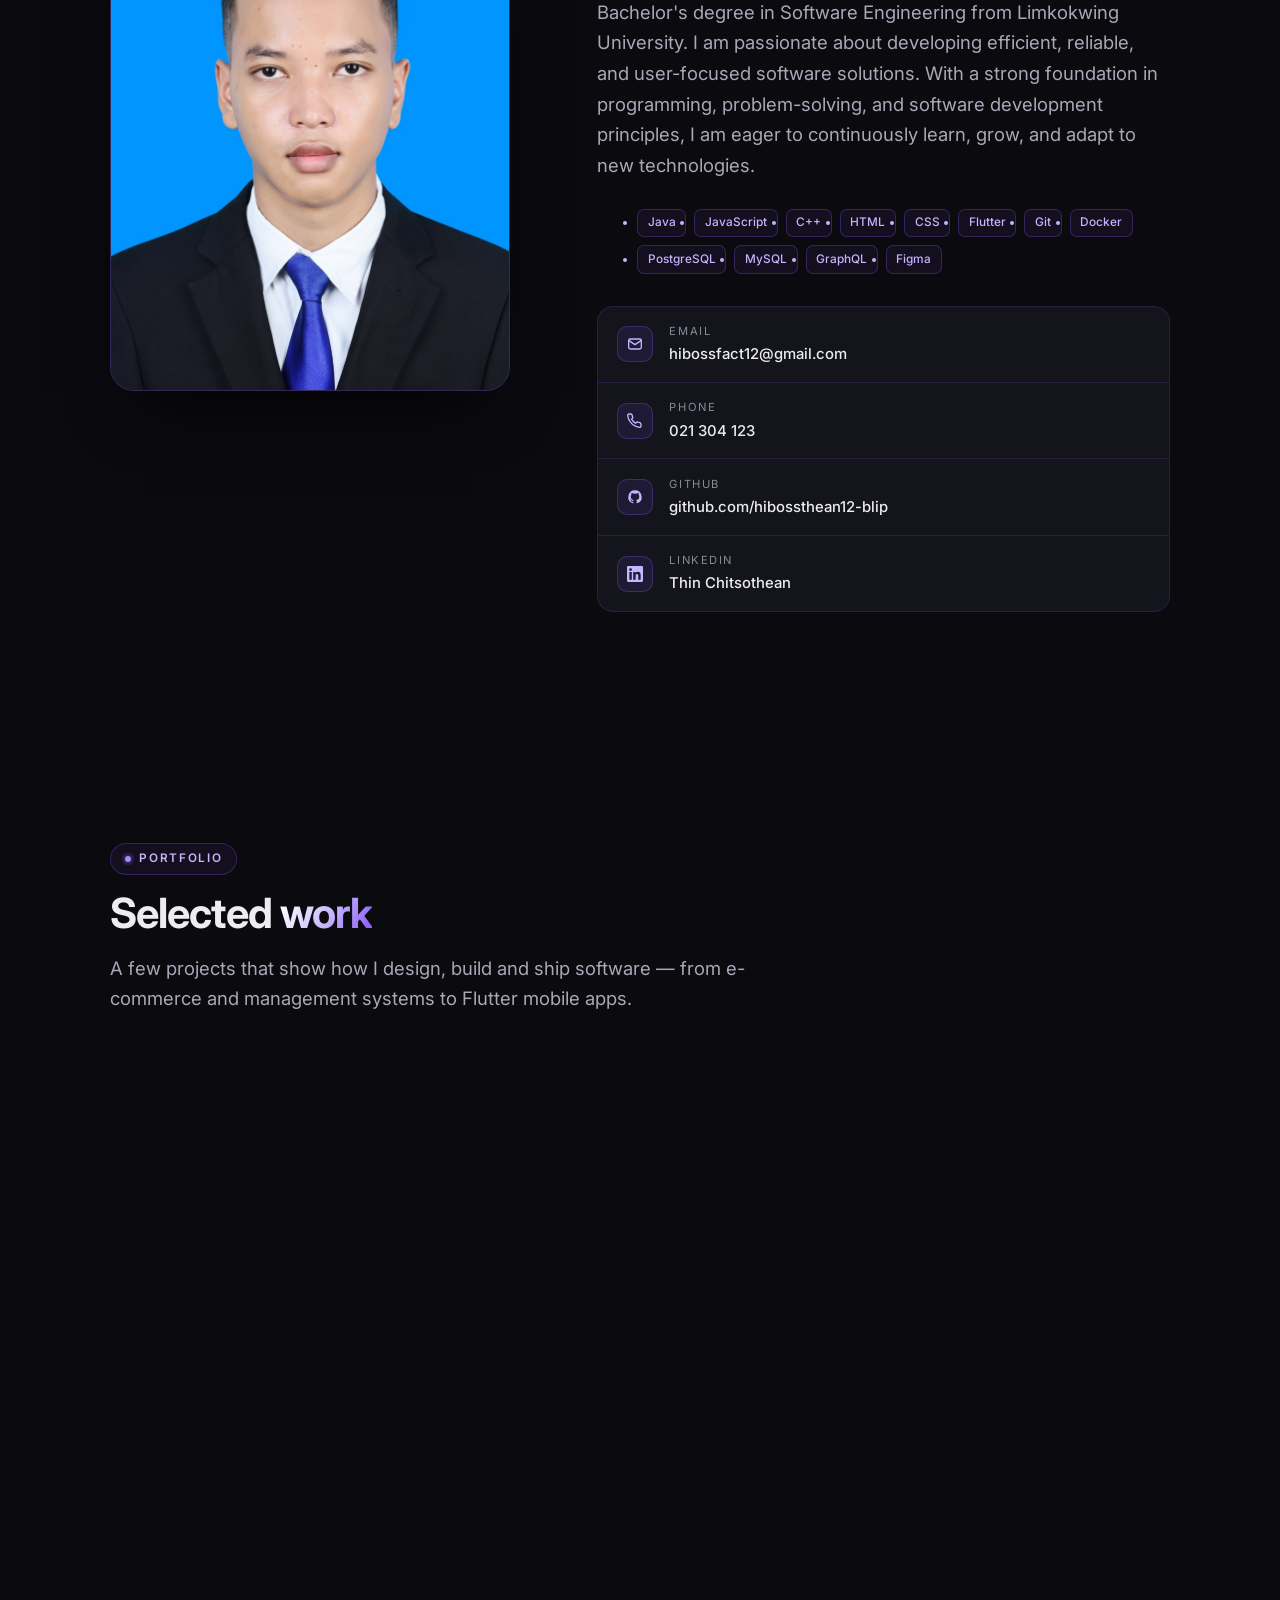
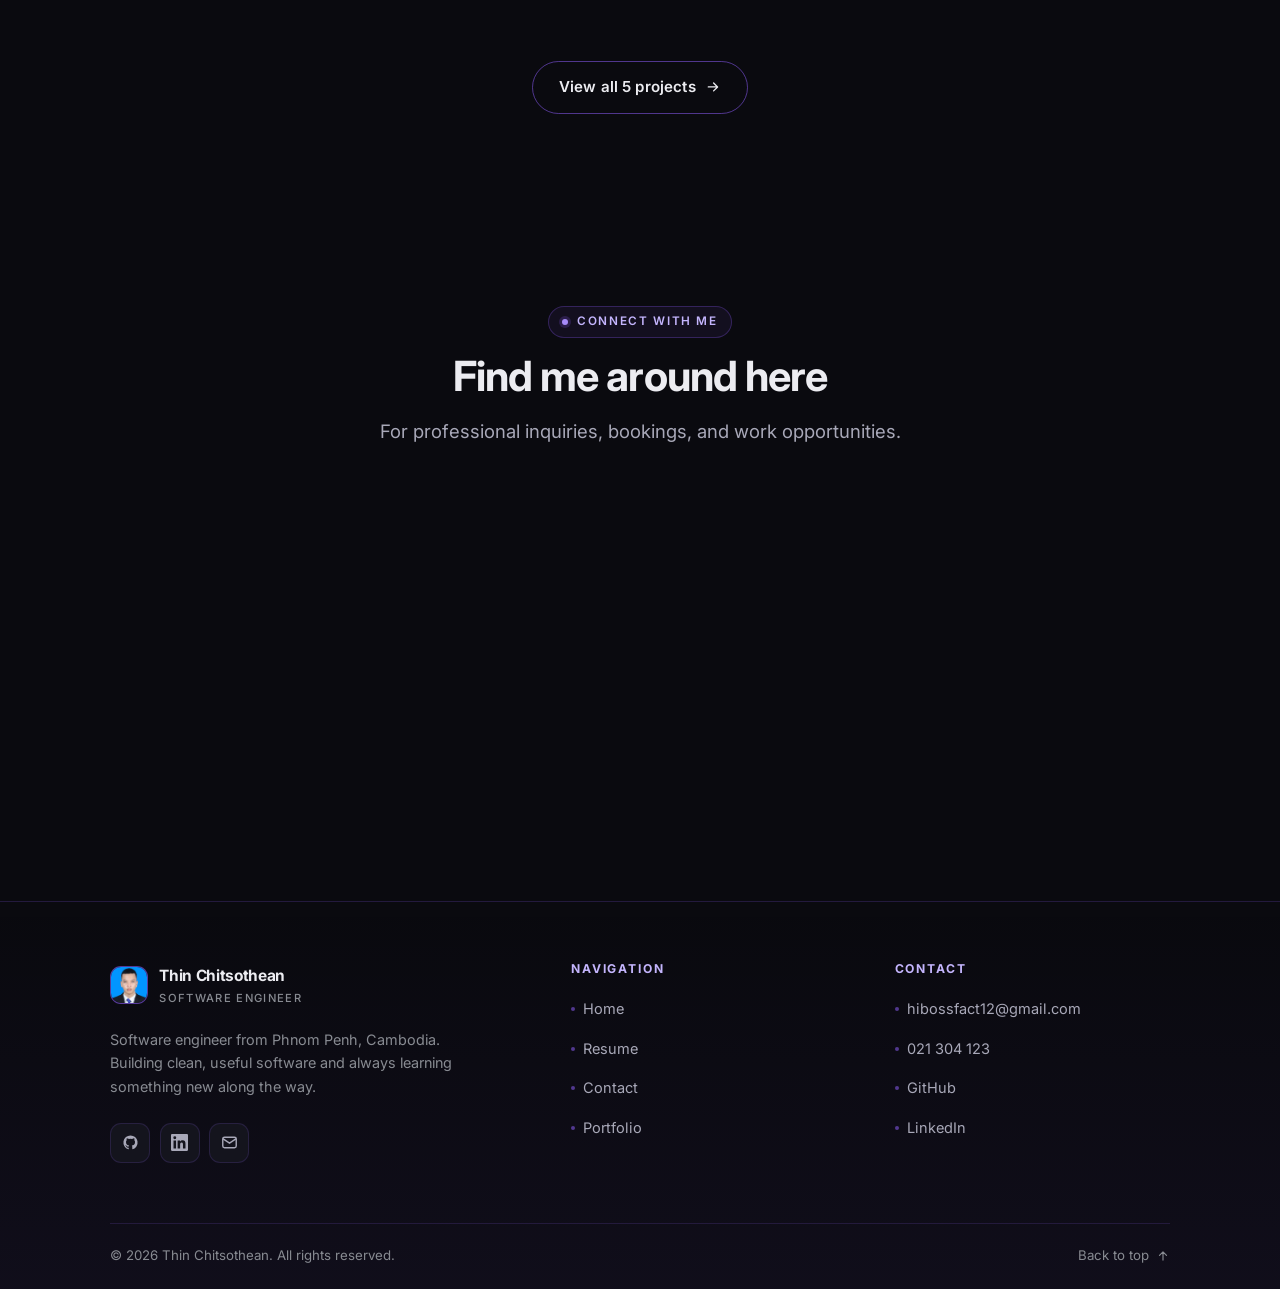
==== commit edb33240: "Use the site owner's photo for the logo and the About frame Replaced the "TC" initials in the header" ====
--- a/index.html
+++ b/index.html
@@ -40,7 +40,7 @@
         <nav class="nav" aria-label="Main navigation">
 
           <a class="brand" href="index.html">
-            <span class="brand__mark" aria-hidden="true">TC</span>
+            <span class="brand__mark" aria-hidden="true"><img src="assets/images/brand.jpg" alt="" width="160" height="160"></span>
             <span>
               <span class="brand__name">Thin Chitsothean</span>
               <span class="brand__role">Software Engineer</span>
@@ -156,9 +156,9 @@
           <div class="about__grid">
 
             <div class="photo-frame" data-reveal="left">
-              <!-- 1254x1254 source, rendered into the 400px 4:5 frame with
-                   object-fit: cover, so it downscales cleanly with headroom. -->
-              <img src="assets/images/me.jpg" alt="Portrait of Thin Chitsothean" width="1254" height="1254" loading="lazy">
+              <!-- 800x1028 source (from a 2067x2657 original), rendered into the
+                   400px 4:5 frame with object-fit: cover. -->
+              <img src="assets/images/me.jpg" alt="Portrait of Thin Chitsothean" width="800" height="1028" loading="lazy">
             </div>
 
             <div data-reveal="right">
@@ -440,7 +440,7 @@
 
           <div class="footer__about">
             <a class="brand" href="index.html">
-              <span class="brand__mark" aria-hidden="true">TC</span>
+              <span class="brand__mark" aria-hidden="true"><img src="assets/images/brand.jpg" alt="" width="160" height="160"></span>
               <span>
                 <span class="brand__name">Thin Chitsothean</span>
                 <span class="brand__role">Software Engineer</span>
--- a/assets/css/styles.css
+++ b/assets/css/styles.css
@@ -360,6 +360,16 @@
   font-weight: 700;
   letter-spacing: 0.04em;
   transition: border-color var(--t) var(--ease), transform var(--t) var(--ease);
+  /* The mark holds a cropped portrait rather than the "TC" initials. */
+  overflow: hidden;
+  padding: 0;
+}
+
+.brand__mark img {
+  display: block;
+  width: 100%;
+  height: 100%;
+  object-fit: cover;
 }
 
 .brand:hover .brand__mark {
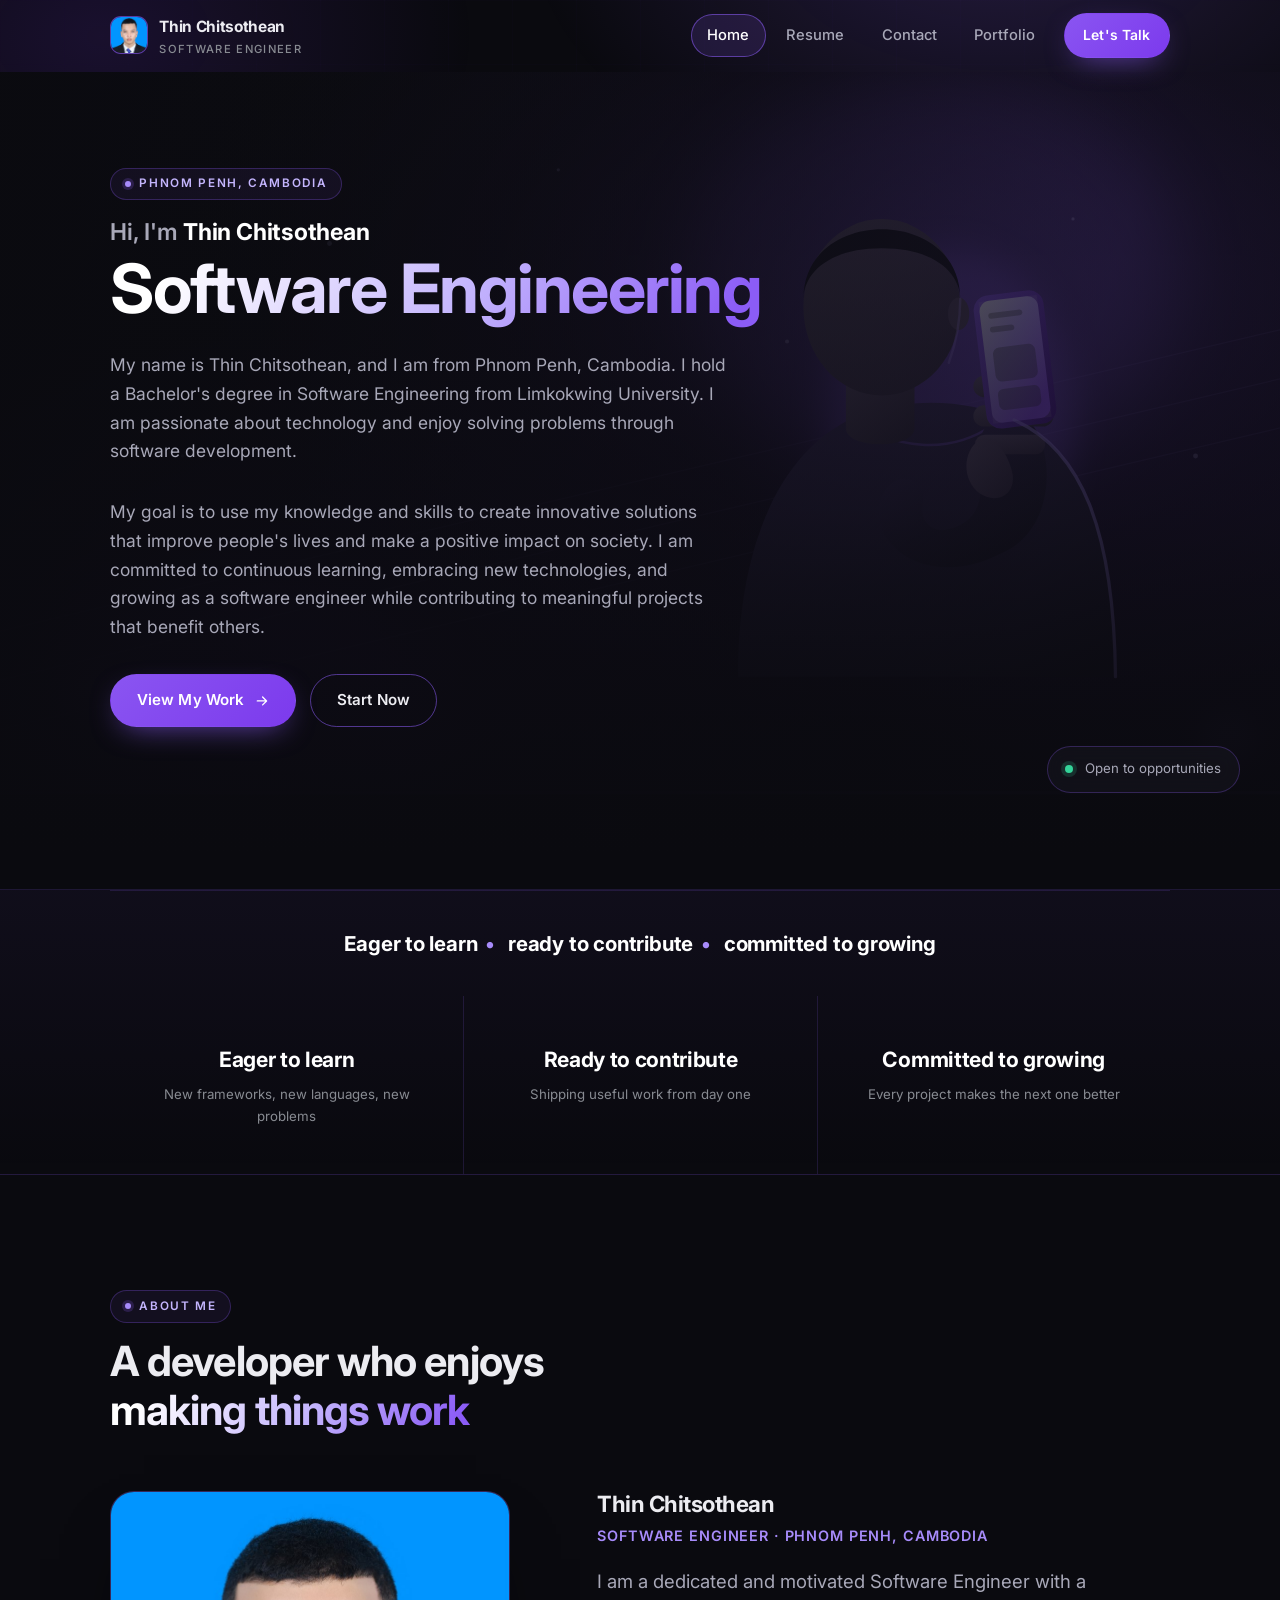
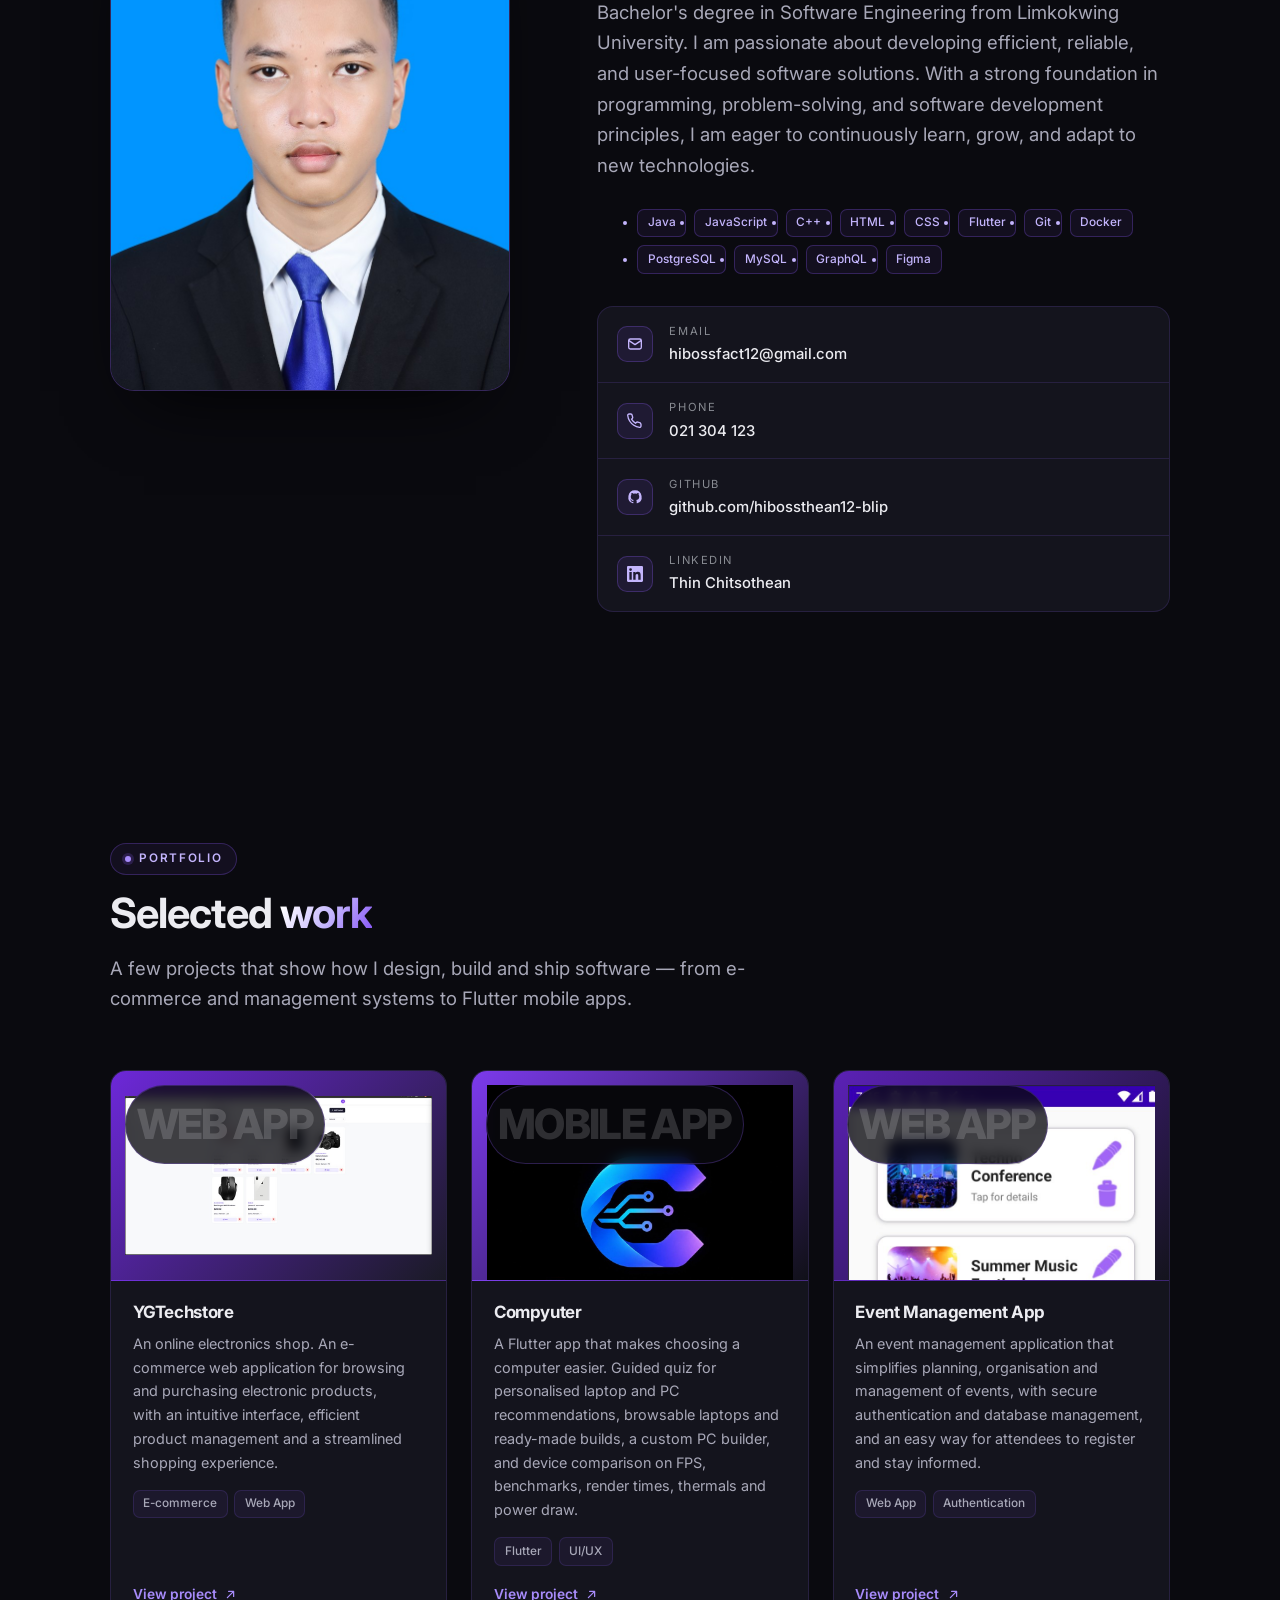
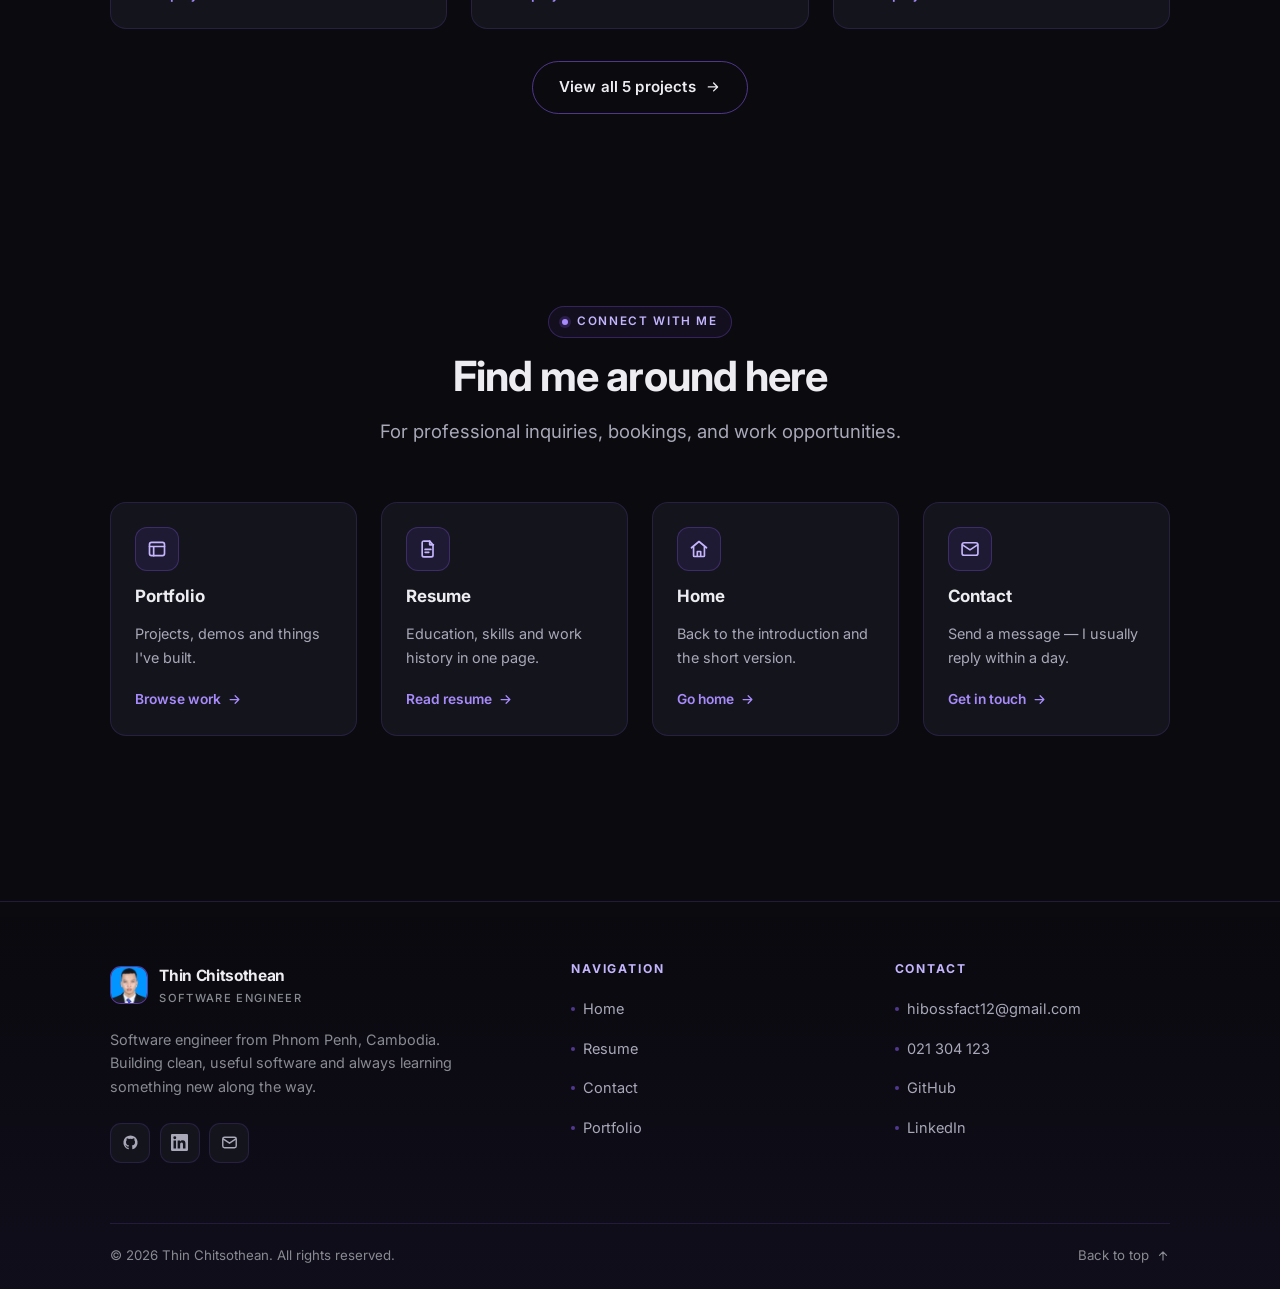
==== commit e7149af1: "Swap in a new Comyuter photo and point "Connect" at LinkedIn Two changes the owner asked for.  Comyu" ====
--- a/index.html
+++ b/index.html
@@ -288,7 +288,7 @@
             <article class="card project">
               <!-- Portrait supplied by the site owner, standing in for the app UI. -->
               <div class="project__thumb" style="background:linear-gradient(135deg,#7c3aed,#101018)">
-                <img src="assets/images/projects/compyuter.jpg" alt="Portrait of Thin Chitsothean" loading="lazy" decoding="async" width="200" height="200">
+                <img src="assets/images/projects/compyuter.jpg" alt="Thin Chitsothean, developer of the Compyuter app" loading="lazy" decoding="async" width="1000" height="1000">
                 <span class="project__tag">Mobile App</span>
               </div>
               <div class="project__body">
